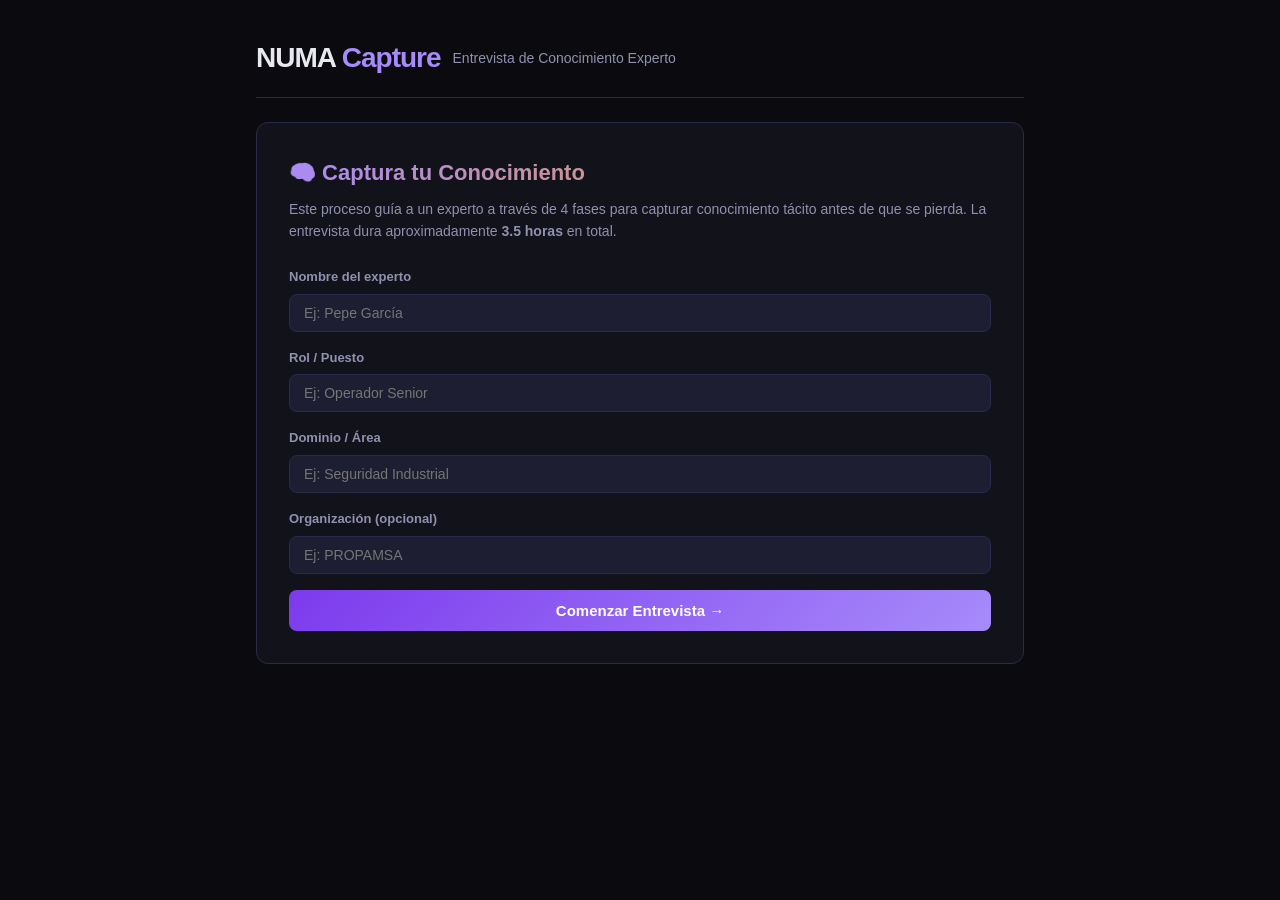
==== implementation/numa-capture-web/frontend/index.html @ 0f796543 "feat: NUMA Capture Web — self-service interview portal - FastAPI backend with SQLite session storage" ====
<!DOCTYPE html>
<html lang="es">
<head>
<meta charset="UTF-8">
<meta name="viewport" content="width=device-width, initial-scale=1.0">
<title>NUMA Capture — Entrevista de Conocimiento Experto</title>
<style>
  /* ─── Reset & Base ─────────────────────────────────── */
  *, *::before, *::after { box-sizing: border-box; margin: 0; padding: 0; }
  :root {
    --bg-primary: #0a0a0f;
    --bg-secondary: #12121a;
    --bg-card: #1a1a2e;
    --bg-input: #1e1e32;
    --border: #2a2a4a;
    --text-primary: #e8e8f0;
    --text-secondary: #9090b0;
    --text-muted: #606080;
    --accent: #7c3aed;
    --accent-light: #a78bfa;
    --accent-glow: rgba(124, 58, 237, 0.3);
    --green: #22c55e;
    --amber: #f59e0b;
    --red: #ef4444;
    --phase-a: #3b82f6;  /* blue */
    --phase-b: #f59e0b;  /* amber */
    --phase-c: #22c55e;  /* green */
    --phase-d: #a855f7;  /* purple */
    --font: 'Inter', -apple-system, BlinkMacSystemFont, 'Segoe UI', sans-serif;
    --radius: 12px;
    --radius-sm: 8px;
  }
  html { font-size: 16px; }
  body {
    font-family: var(--font);
    background: var(--bg-primary);
    color: var(--text-primary);
    min-height: 100vh;
    line-height: 1.6;
  }

  /* ─── Scrollbar ─────────────────────────────────────── */
  ::-webkit-scrollbar { width: 6px; }
  ::-webkit-scrollbar-track { background: transparent; }
  ::-webkit-scrollbar-thumb { background: var(--border); border-radius: 3px; }
  ::-webkit-scrollbar-thumb:hover { background: var(--text-muted); }

  /* ─── Layout ────────────────────────────────────────── */
  .app { max-width: 800px; margin: 0 auto; padding: 20px 16px; }

  /* ─── Header ─────────────────────────────────────────── */
  .header {
    display: flex; align-items: center; gap: 12px;
    padding: 16px 0; margin-bottom: 24px;
    border-bottom: 1px solid var(--border);
  }
  .header-logo { font-size: 28px; font-weight: 800; letter-spacing: -1px; }
  .header-logo span { color: var(--accent-light); }
  .header-sub { color: var(--text-secondary); font-size: 14px; }

  /* ─── Phase Progress ────────────────────────────────── */
  .phase-bar {
    display: flex; gap: 8px; margin-bottom: 24px;
    padding: 16px; background: var(--bg-secondary);
    border-radius: var(--radius); border: 1px solid var(--border);
  }
  .phase-step {
    flex: 1; text-align: center; position: relative;
    padding: 8px 4px; border-radius: var(--radius-sm);
    font-size: 12px; font-weight: 600;
    color: var(--text-muted); background: var(--bg-primary);
    transition: all 0.3s;
  }
  .phase-step .phase-num {
    display: block; font-size: 18px; margin-bottom: 2px;
  }
  .phase-step.active {
    color: var(--text-primary); background: var(--bg-card);
    box-shadow: 0 0 12px var(--accent-glow);
  }
  .phase-step.done {
    color: var(--green); background: rgba(34, 197, 94, 0.1);
  }
  .phase-step.done .phase-num:after { content: ' ✓'; }
  .phase-step .phase-color {
    display: block; height: 3px; border-radius: 2px;
    margin-top: 6px; transition: all 0.3s;
  }
  .phase-step.active .phase-color { box-shadow: 0 0 8px currentColor; }

  /* ─── Chat ───────────────────────────────────────────── */
  .chat-container {
    background: var(--bg-secondary); border-radius: var(--radius);
    border: 1px solid var(--border); min-height: 400px;
    display: flex; flex-direction: column;
  }
  .chat-messages {
    flex: 1; padding: 20px; overflow-y: auto;
    max-height: 500px;
  }
  .message {
    margin-bottom: 16px; padding: 12px 16px;
    border-radius: var(--radius-sm);
    max-width: 85%; animation: fadeIn 0.3s ease;
    line-height: 1.5;
  }
  @keyframes fadeIn { from { opacity: 0; transform: translateY(8px); } to { opacity: 1; transform: translateY(0); } }
  .message.assistant {
    background: var(--bg-card); border: 1px solid var(--border);
    margin-right: auto; align-self: flex-start;
  }
  .message.user {
    background: var(--accent); color: white;
    margin-left: auto; align-self: flex-end;
    border: 1px solid var(--accent-light);
  }
  .message.system {
    background: rgba(124, 58, 237, 0.1); border: 1px solid var(--accent);
    text-align: center; width: 100%; max-width: 100%;
    font-size: 13px; color: var(--text-secondary);
  }
  .message .msg-phase {
    font-size: 11px; font-weight: 600; text-transform: uppercase;
    margin-bottom: 4px; opacity: 0.7;
  }
  .message .msg-time {
    font-size: 11px; color: var(--text-muted);
    margin-top: 6px; text-align: right;
  }

  /* ─── Input Area ────────────────────────────────────── */
  .chat-input {
    display: flex; gap: 8px; padding: 16px 20px;
    border-top: 1px solid var(--border);
    background: var(--bg-primary);
    border-radius: 0 0 var(--radius) var(--radius);
  }
  .chat-input textarea {
    flex: 1; background: var(--bg-input); border: 1px solid var(--border);
    border-radius: var(--radius-sm); padding: 12px 16px;
    color: var(--text-primary); font-family: var(--font); font-size: 14px;
    resize: none; min-height: 48px; max-height: 120px;
    outline: none; transition: border-color 0.2s;
  }
  .chat-input textarea:focus { border-color: var(--accent); }
  .chat-input button {
    background: var(--accent); color: white; border: none;
    border-radius: var(--radius-sm); padding: 12px 24px;
    font-weight: 600; cursor: pointer; transition: all 0.2s;
    white-space: nowrap;
  }
  .chat-input button:hover { background: var(--accent-light); }
  .chat-input button:disabled { opacity: 0.4; cursor: not-allowed; }

  /* ─── Setup Screen ──────────────────────────────────── */
  .screen { display: none; }
  .screen.active { display: block; }

  .setup-form {
    background: var(--bg-secondary); border-radius: var(--radius);
    border: 1px solid var(--border); padding: 32px;
  }
  .setup-form h2 {
    font-size: 22px; margin-bottom: 8px;
    background: linear-gradient(135deg, var(--accent-light), var(--amber));
    -webkit-background-clip: text; -webkit-text-fill-color: transparent;
  }
  .setup-form p {
    color: var(--text-secondary); margin-bottom: 24px; font-size: 14px;
  }
  .form-group { margin-bottom: 16px; }
  .form-group label {
    display: block; font-size: 13px; font-weight: 600;
    color: var(--text-secondary); margin-bottom: 6px;
  }
  .form-group input {
    width: 100%; background: var(--bg-input); border: 1px solid var(--border);
    border-radius: var(--radius-sm); padding: 10px 14px;
    color: var(--text-primary); font-family: var(--font); font-size: 14px;
    outline: none; transition: border-color 0.2s;
  }
  .form-group input:focus { border-color: var(--accent); }
  .btn-primary {
    background: linear-gradient(135deg, var(--accent), var(--accent-light));
    color: white; border: none; border-radius: var(--radius-sm);
    padding: 12px 32px; font-weight: 600; font-size: 15px;
    cursor: pointer; transition: all 0.2s; width: 100%;
  }
  .btn-primary:hover { transform: translateY(-1px); box-shadow: 0 4px 20px var(--accent-glow); }

  /* ─── Completion ────────────────────────────────────── */
  .completion {
    text-align: center; padding: 48px 24px;
  }
  .completion h2 { font-size: 28px; margin-bottom: 12px; }
  .completion p { color: var(--text-secondary); margin-bottom: 16px; max-width: 500px; margin-left: auto; margin-right: auto; }
  .completion .stats {
    display: flex; gap: 24px; justify-content: center; margin: 24px 0;
  }
  .completion .stat {
    text-align: center; padding: 16px 24px;
    background: var(--bg-card); border-radius: var(--radius);
    border: 1px solid var(--border);
  }
  .completion .stat .num { font-size: 28px; font-weight: 800; color: var(--accent-light); }
  .completion .stat .label { font-size: 12px; color: var(--text-muted); }
  .btn-secondary {
    background: transparent; color: var(--text-primary);
    border: 1px solid var(--border); border-radius: var(--radius-sm);
    padding: 10px 20px; font-weight: 600; cursor: pointer;
    transition: all 0.2s;
  }
  .btn-secondary:hover { border-color: var(--accent); color: var(--accent-light); }

  /* ─── Loading ────────────────────────────────────────── */
  .typing-indicator {
    display: inline-flex; gap: 4px; padding: 4px 0;
    align-items: center;
  }
  .typing-indicator span {
    width: 8px; height: 8px; background: var(--text-muted);
    border-radius: 50%; animation: typing 1.4s infinite;
  }
  .typing-indicator span:nth-child(2) { animation-delay: 0.2s; }
  .typing-indicator span:nth-child(3) { animation-delay: 0.4s; }
  @keyframes typing { 0%, 60%, 100% { opacity: 0.3; transform: scale(0.8); } 30% { opacity: 1; transform: scale(1); } }

  /* ─── Responsive ─────────────────────────────────────── */
  @media (max-width: 600px) {
    .app { padding: 12px 8px; }
    .message { max-width: 95%; }
    .phase-bar { flex-wrap: wrap; }
    .phase-step { min-width: 80px; }
    .completion .stats { flex-direction: column; align-items: center; }
  }
</style>
</head>
<body>

<div class="app" id="app">

  <!-- Header -->
  <header class="header">
    <div class="header-logo">NUMA <span>Capture</span></div>
    <div class="header-sub">Entrevista de Conocimiento Experto</div>
  </header>

  <!-- Setup Screen -->
  <div class="screen active" id="screen-setup">
    <div class="setup-form">
      <h2>🧠 Captura tu Conocimiento</h2>
      <p>Este proceso guía a un experto a través de 4 fases para capturar conocimiento tácito antes de que se pierda. La entrevista dura aproximadamente <strong>3.5 horas</strong> en total.</p>

      <div class="form-group">
        <label>Nombre del experto</label>
        <input type="text" id="input-name" placeholder="Ej: Pepe García">
      </div>
      <div class="form-group">
        <label>Rol / Puesto</label>
        <input type="text" id="input-role" placeholder="Ej: Operador Senior">
      </div>
      <div class="form-group">
        <label>Dominio / Área</label>
        <input type="text" id="input-domain" placeholder="Ej: Seguridad Industrial">
      </div>
      <div class="form-group">
        <label>Organización (opcional)</label>
        <input type="text" id="input-org" placeholder="Ej: PROPAMSA">
      </div>

      <button class="btn-primary" onclick="startSession()">Comenzar Entrevista →</button>
    </div>
  </div>

  <!-- Interview Screen -->
  <div class="screen" id="screen-interview">
    <!-- Phase Progress -->
    <div class="phase-bar" id="phase-bar">
      <div class="phase-step" data-phase="A">
        <span class="phase-num">A</span>
        Role Mapping
        <span class="phase-color" style="background:var(--phase-a)"></span>
      </div>
      <div class="phase-step" data-phase="B">
        <span class="phase-num">B</span>
        Incidentes
        <span class="phase-color" style="background:var(--phase-b)"></span>
      </div>
      <div class="phase-step" data-phase="C">
        <span class="phase-num">C</span>
        Verificación
        <span class="phase-color" style="background:var(--phase-c)"></span>
      </div>
      <div class="phase-step" data-phase="D">
        <span class="phase-num">D</span>
        Lo No Escrito
        <span class="phase-color" style="background:var(--phase-d)"></span>
      </div>
    </div>

    <!-- Chat -->
    <div class="chat-container">
      <div class="chat-messages" id="chat-messages"></div>
      <div class="chat-input" id="chat-input-area">
        <textarea id="chat-input" placeholder="Escribe tu respuesta aquí..." rows="1"
          oninput="autoResize(this)" onkeydown="handleKey(event)"></textarea>
        <button id="chat-send" onclick="sendAnswer()">Enviar</button>
      </div>
    </div>
  </div>

  <!-- Completion Screen -->
  <div class="screen" id="screen-completion">
    <div class="completion">
      <div style="font-size: 64px; margin-bottom: 16px;">🏛️</div>
      <h2>Entrevista Completada</h2>
      <p>Todo el conocimiento capturado se ha guardado. Ahora forma parte del legado de tu organización.</p>
      <div class="stats">
        <div class="stat">
          <div class="num" id="stat-phases">4</div>
          <div class="label">Fases</div>
        </div>
        <div class="stat">
          <div class="num" id="stat-items">0</div>
          <div class="label">Items de conocimiento</div>
        </div>
        <div class="stat">
          <div class="num" id="stat-duration">~3.5h</div>
          <div class="label">Duración</div>
        </div>
      </div>
      <div style="display:flex; gap:12px; justify-content:center; flex-wrap:wrap;">
        <button class="btn-secondary" onclick="exportSession()">📥 Exportar JSON</button>
        <button class="btn-primary" onclick="resetSession()">Nueva Entrevista</button>
      </div>
    </div>
  </div>

</div>

<script>
  // ─── Config ─────────────────────────────────────────────
  const API = '';  // Same origin, reverse proxy handles it
  let sessionId = null;
  let isLoading = false;

  // ─── Auto-resize textarea ─────────────────────────────
  function autoResize(el) {
    el.style.height = 'auto';
    el.style.height = Math.min(el.scrollHeight, 120) + 'px';
  }

  function handleKey(e) {
    if (e.key === 'Enter' && !e.shiftKey) {
      e.preventDefault();
      sendAnswer();
    }
  }

  // ─── Phase colors ─────────────────────────────────────
  const phaseColors = { A: '#3b82f6', B: '#f59e0b', C: '#22c55e', D: '#a855f7' };
  const phaseNames = { A: 'Role Mapping', B: 'Incidentes Críticos', C: 'Verificación Inversa', D: 'Lo No Escrito' };

  // ─── Create session ───────────────────────────────────
  async function startSession() {
    const name = document.getElementById('input-name').value.trim() || 'Experto';
    const role = document.getElementById('input-role').value.trim() || 'Senior';
    const domain = document.getElementById('input-domain').value.trim() || 'General';
    const org = document.getElementById('input-org').value.trim();

    try {
      const res = await fetch(`${API}/api/sessions`, {
        method: 'POST',
        headers: { 'Content-Type': 'application/json' },
        body: JSON.stringify({
          expert_name: name,
          expert_role: role,
          domain: domain,
          organization: org,
        }),
      });
      const data = await res.json();
      sessionId = data.id;

      // Start interview
      await startInterview();
    } catch (e) {
      alert('Error al crear la sesión: ' + e.message);
    }
  }

  async function startInterview() {
    try {
      const res = await fetch(`${API}/api/sessions/${sessionId}/start`, {
        method: 'POST',
        headers: { 'Content-Type': 'application/json' },
        body: '{}',
      });
      const data = await res.json();
      switchScreen('interview');
      renderMessages(data.messages || []);
      updatePhaseBar(data.current_phase, data);
      enableInput(true);
    } catch (e) {
      alert('Error al iniciar: ' + e.message);
    }
  }

  // ─── Send answer ──────────────────────────────────────
  async function sendAnswer() {
    const input = document.getElementById('chat-input');
    const text = input.value.trim();
    if (!text || isLoading) return;

    // Show user message immediately
    addMessage({ role: 'user', content: text, phase: '' });
    input.value = '';
    input.style.height = 'auto';
    enableInput(false);
    showTyping();

    try {
      const res = await fetch(`${API}/api/sessions/${sessionId}/answer`, {
        method: 'POST',
        headers: { 'Content-Type': 'application/json' },
        body: JSON.stringify({ answer: text }),
      });
      const data = await res.json();
      removeTyping();

      if (data.status === 'completed') {
        showCompletion(data);
        return;
      }

      // Show assistant response (last message)
      const msgs = data.messages || [];
      const lastMsg = msgs[msgs.length - 1];
      if (lastMsg && lastMsg.role === 'assistant') {
        addMessage(lastMsg);
      }

      // Check for phase transition
      updatePhaseBar(data.current_phase, data);
      enableInput(true);
    } catch (e) {
      removeTyping();
      addMessage({ role: 'assistant', content: '⚠️ Error de conexión. Intenta de nuevo.', phase: '' });
      enableInput(true);
    }
  }

  // ─── Render messages ──────────────────────────────────
  function renderMessages(messages) {
    const container = document.getElementById('chat-messages');
    container.innerHTML = '';
    messages.forEach(m => {
      if (m.role === 'assistant') container.appendChild(createMessageEl(m));
    });
    scrollToBottom();
  }

  function addMessage(msg) {
    const container = document.getElementById('chat-messages');
    container.appendChild(createMessageEl(msg));
    scrollToBottom();
  }

  function createMessageEl(msg) {
    const el = document.createElement('div');
    el.className = `message ${msg.role}`;

    let html = '';
    if (msg.phase) {
      const color = phaseColors[msg.phase] || '#7c3aed';
      html += `<div class="msg-phase" style="color:${color}">Fase ${msg.phase} · ${phaseNames[msg.phase] || ''}</div>`;
    }
    // Render markdown-like content
    html += `<div class="msg-content">${renderContent(msg.content)}</div>`;
    el.innerHTML = html;
    return el;
  }

  function renderContent(text) {
    if (!text) return '';
    // Escape HTML first
    let s = text
      .replace(/&/g, '&amp;').replace(/</g, '&lt;').replace(/>/g, '&gt;')
      // Bold
      .replace(/\*\*(.*?)\*\*/g, '<strong>$1</strong>')
      // Italic
      .replace(/\*(.*?)\*/g, '<em>$1</em>')
      // Code blocks
      .replace(/```(\w*)\n([\s\S]*?)```/g, '<pre><code>$2</code></pre>')
      // Inline code
      .replace(/`([^`]+)`/g, '<code>$1</code>')
      // New lines
      .replace(/\n/g, '<br>');
    return s;
  }

  function showTyping() {
    const container = document.getElementById('chat-messages');
    const el = document.createElement('div');
    el.className = 'message assistant';
    el.id = 'typing-indicator';
    el.innerHTML = '<div class="typing-indicator"><span></span><span></span><span></span></div>';
    container.appendChild(el);
    scrollToBottom();
  }

  function removeTyping() {
    const el = document.getElementById('typing-indicator');
    if (el) el.remove();
  }

  function scrollToBottom() {
    const container = document.getElementById('chat-messages');
    container.scrollTop = container.scrollHeight;
  }

  // ─── Phase progress ───────────────────────────────────
  function updatePhaseBar(currentPhase, data) {
    document.querySelectorAll('.phase-step').forEach(el => {
      const phase = el.dataset.phase;
      el.classList.remove('active', 'done');

      const phaseOrder = ['A', 'B', 'C', 'D'];
      const currentIdx = phaseOrder.indexOf(currentPhase);
      const thisIdx = phaseOrder.indexOf(phase);

      if (thisIdx < currentIdx) {
        el.classList.add('done');
      } else if (phase === currentPhase && data.status !== 'completed') {
        el.classList.add('active');
      }
    });
  }

  // ─── Switch screens ───────────────────────────────────
  function switchScreen(name) {
    document.querySelectorAll('.screen').forEach(el => el.classList.remove('active'));
    document.getElementById(`screen-${name}`).classList.add('active');
  }

  function enableInput(enabled) {
    isLoading = !enabled;
    document.getElementById('chat-input').disabled = !enabled;
    document.getElementById('chat-send').disabled = !enabled;
    if (enabled) document.getElementById('chat-input').focus();
  }

  // ─── Completion ────────────────────────────────────────
  async function showCompletion(data) {
    switchScreen('completion');
    document.getElementById('stat-items').textContent = (data.knowledge_items || []).length;

    // Fetch export for stats
    try {
      const res = await fetch(`${API}/api/sessions/${sessionId}/export`);
      const exportData = await res.json();
      document.getElementById('stat-items').textContent = (exportData.knowledge_items || []).length;
    } catch (e) {}
  }

  async function exportSession() {
    try {
      const res = await fetch(`${API}/api/sessions/${sessionId}/export`);
      const data = await res.json();
      const blob = new Blob([JSON.stringify(data, null, 2)], { type: 'application/json' });
      const url = URL.createObjectURL(blob);
      const a = document.createElement('a');
      a.href = url;
      a.download = `numa-capture-${sessionId.slice(0, 8)}.json`;
      a.click();
      URL.revokeObjectURL(url);
    } catch (e) {
      alert('Error al exportar: ' + e.message);
    }
  }

  function resetSession() {
    sessionId = null;
    document.getElementById('chat-messages').innerHTML = '';
    switchScreen('setup');
    document.getElementById('input-name').value = '';
    document.getElementById('input-role').value = '';
    document.getElementById('input-domain').value = '';
    document.getElementById('input-org').value = '';
  }
</script>

</body>
</html>
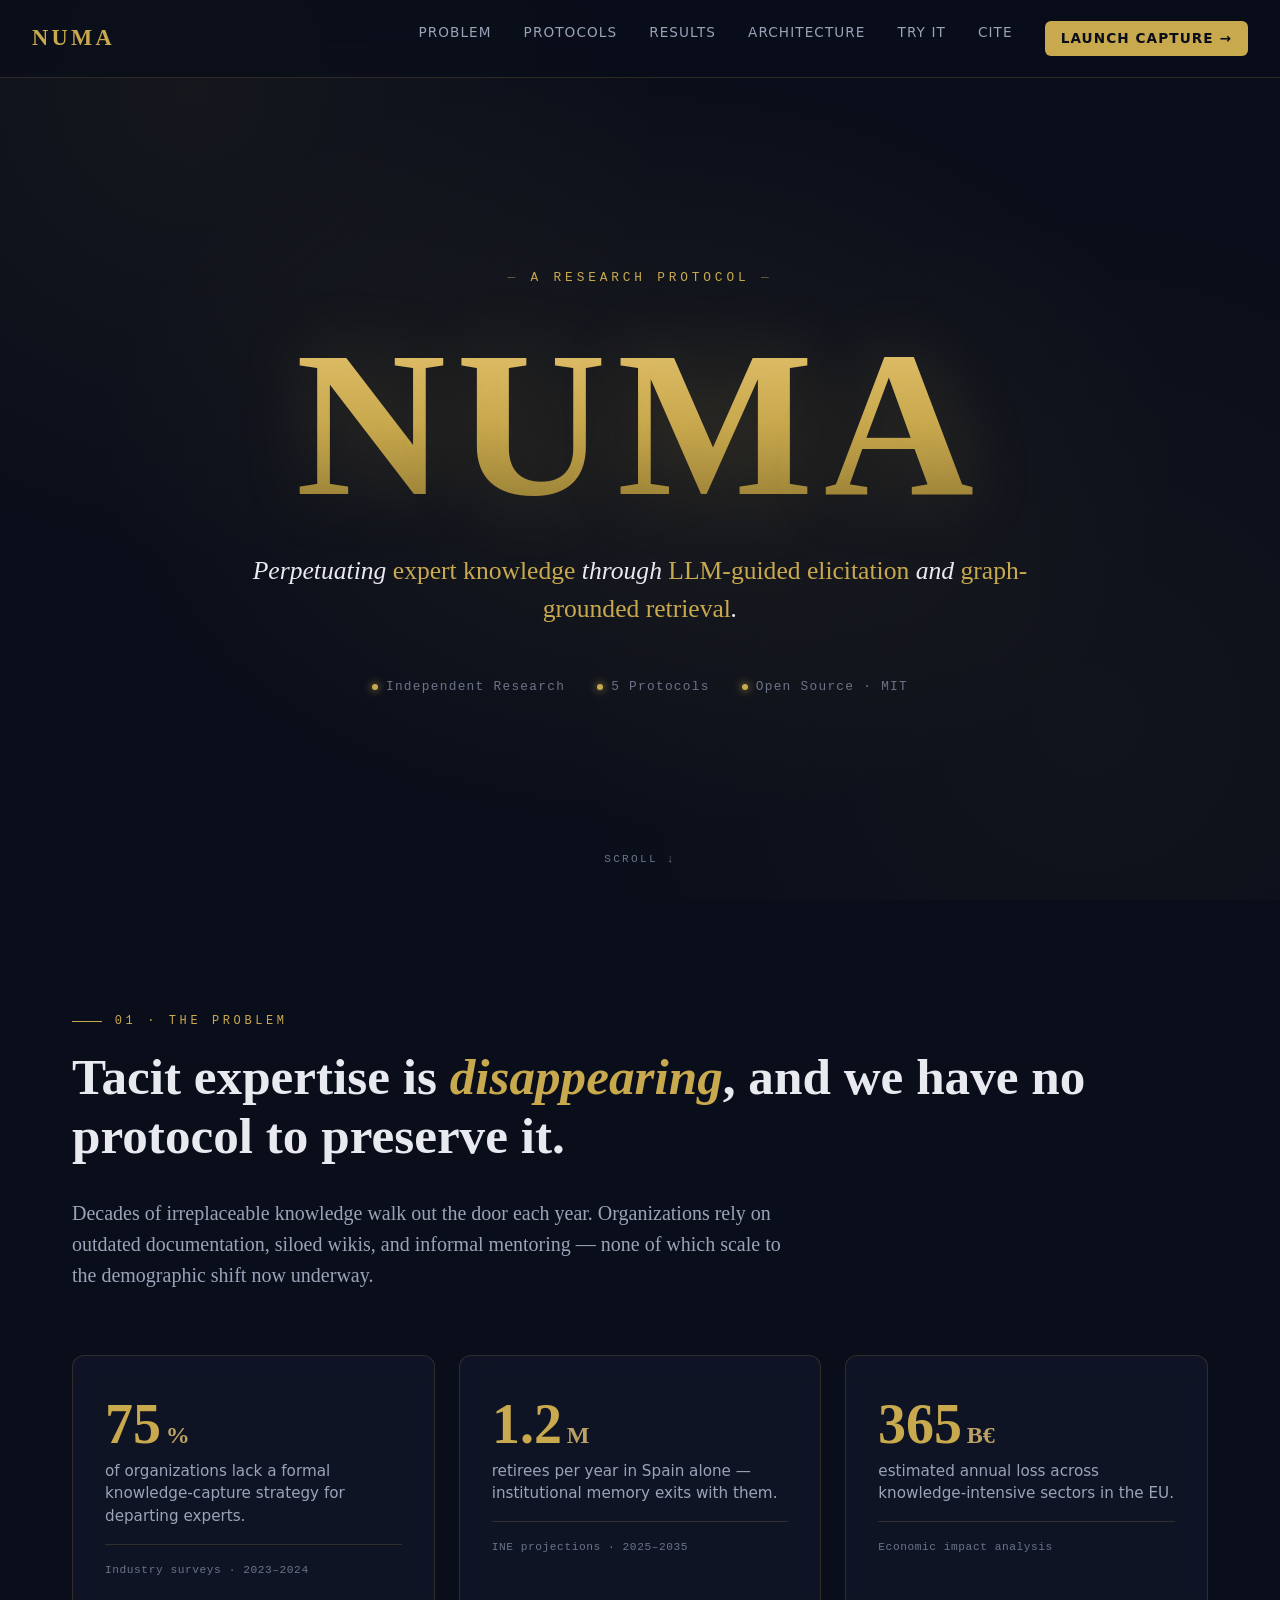
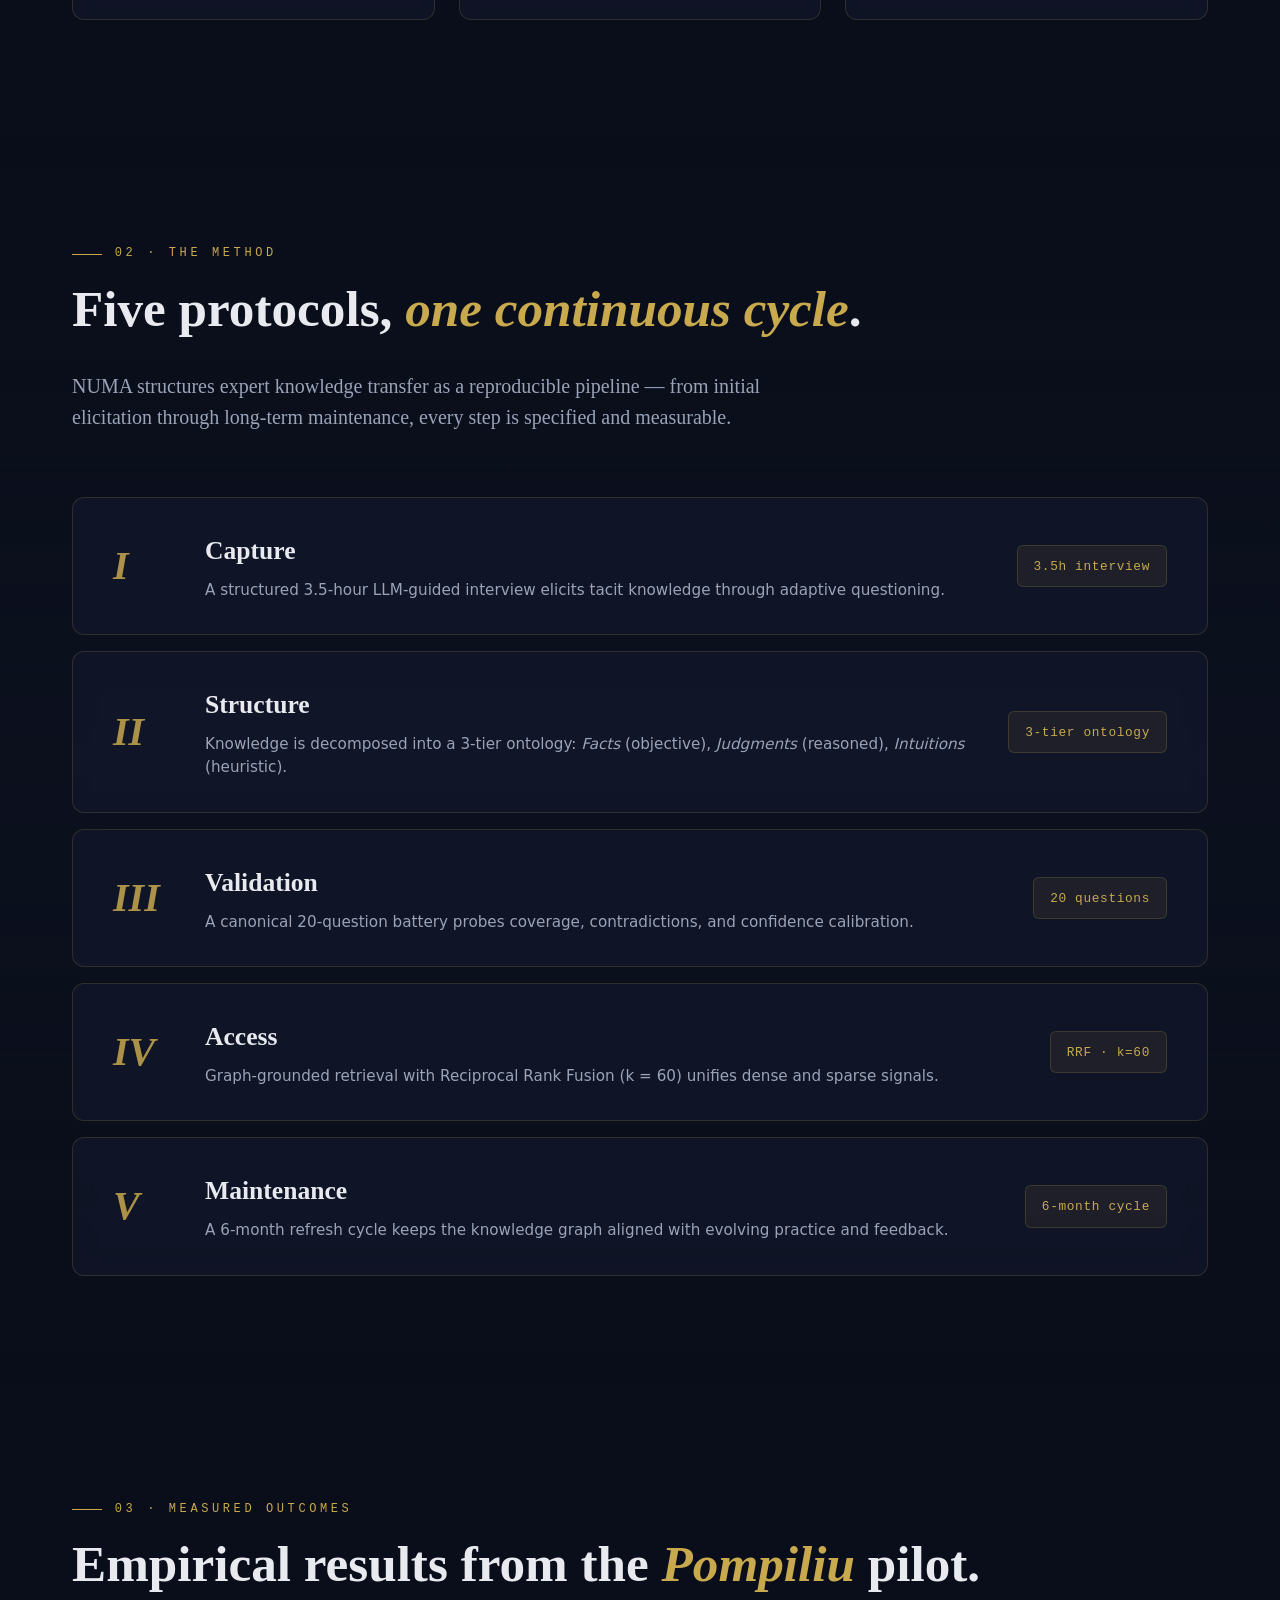
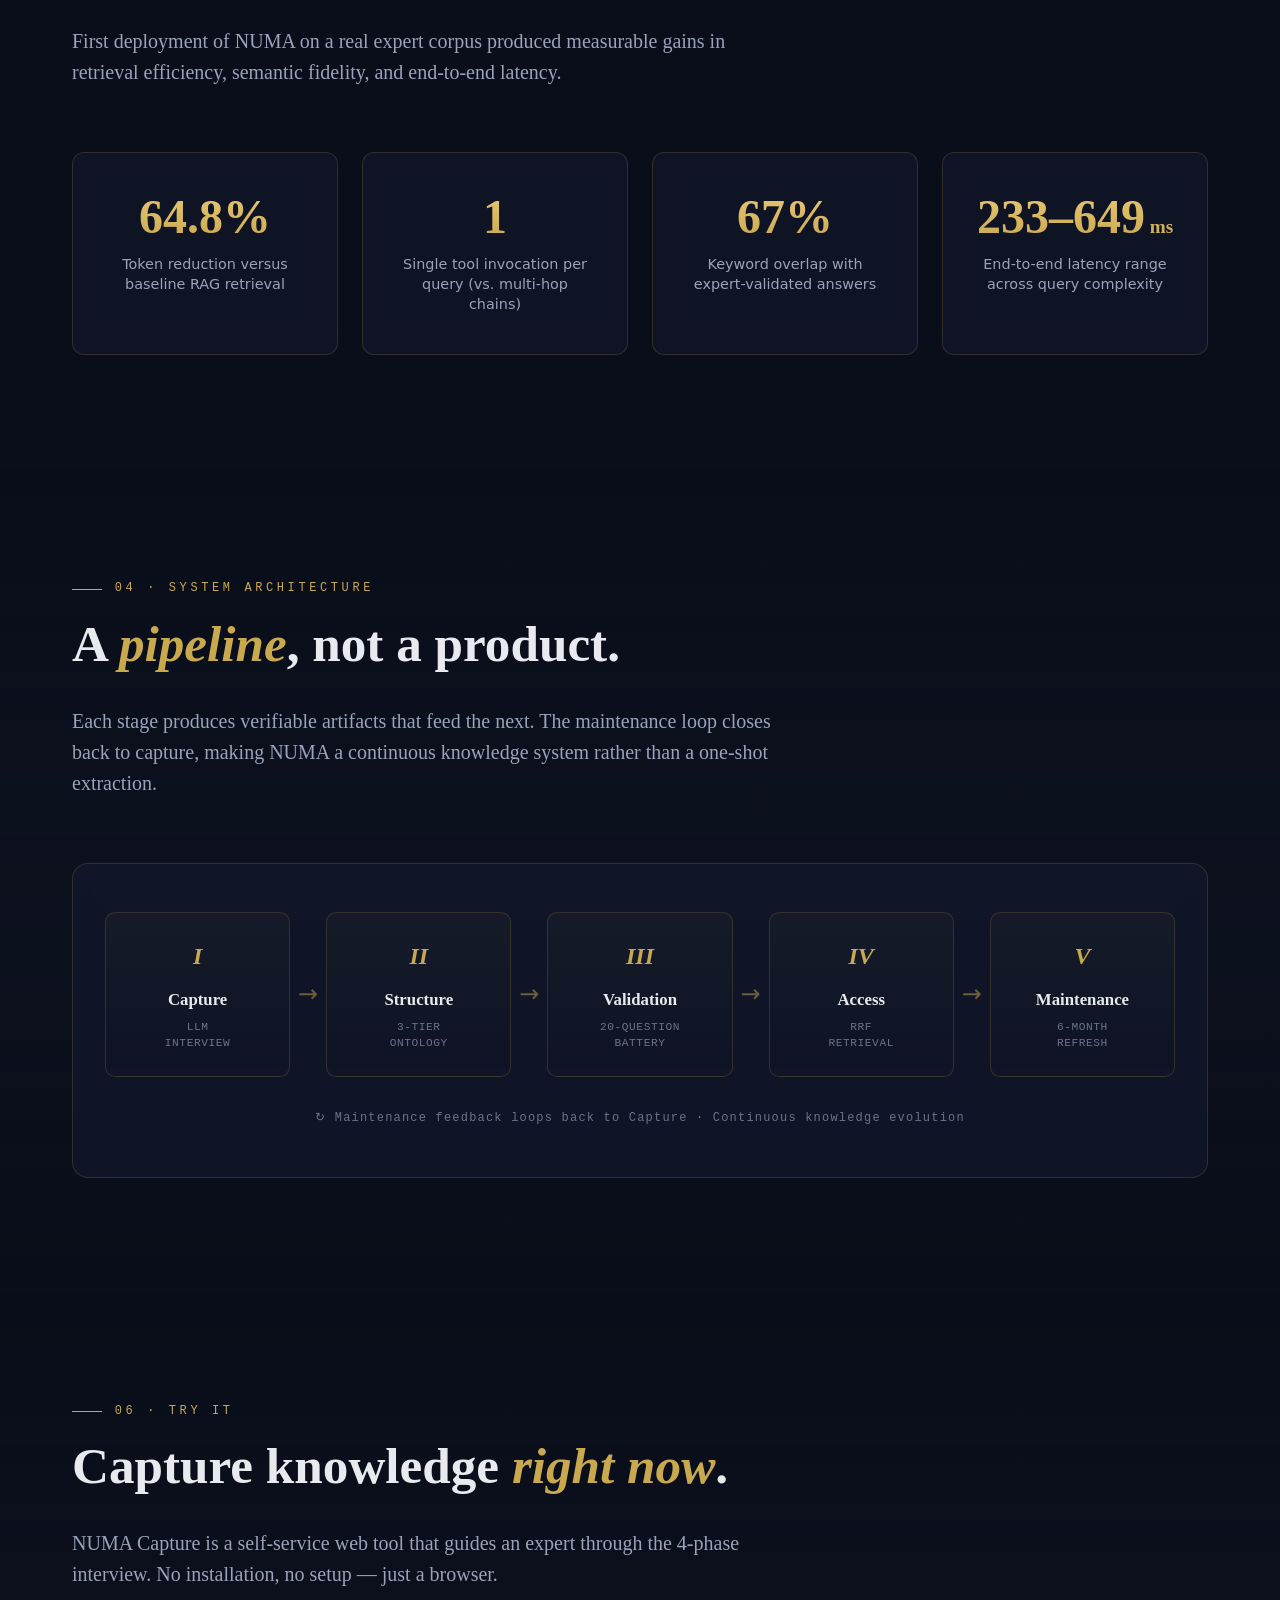
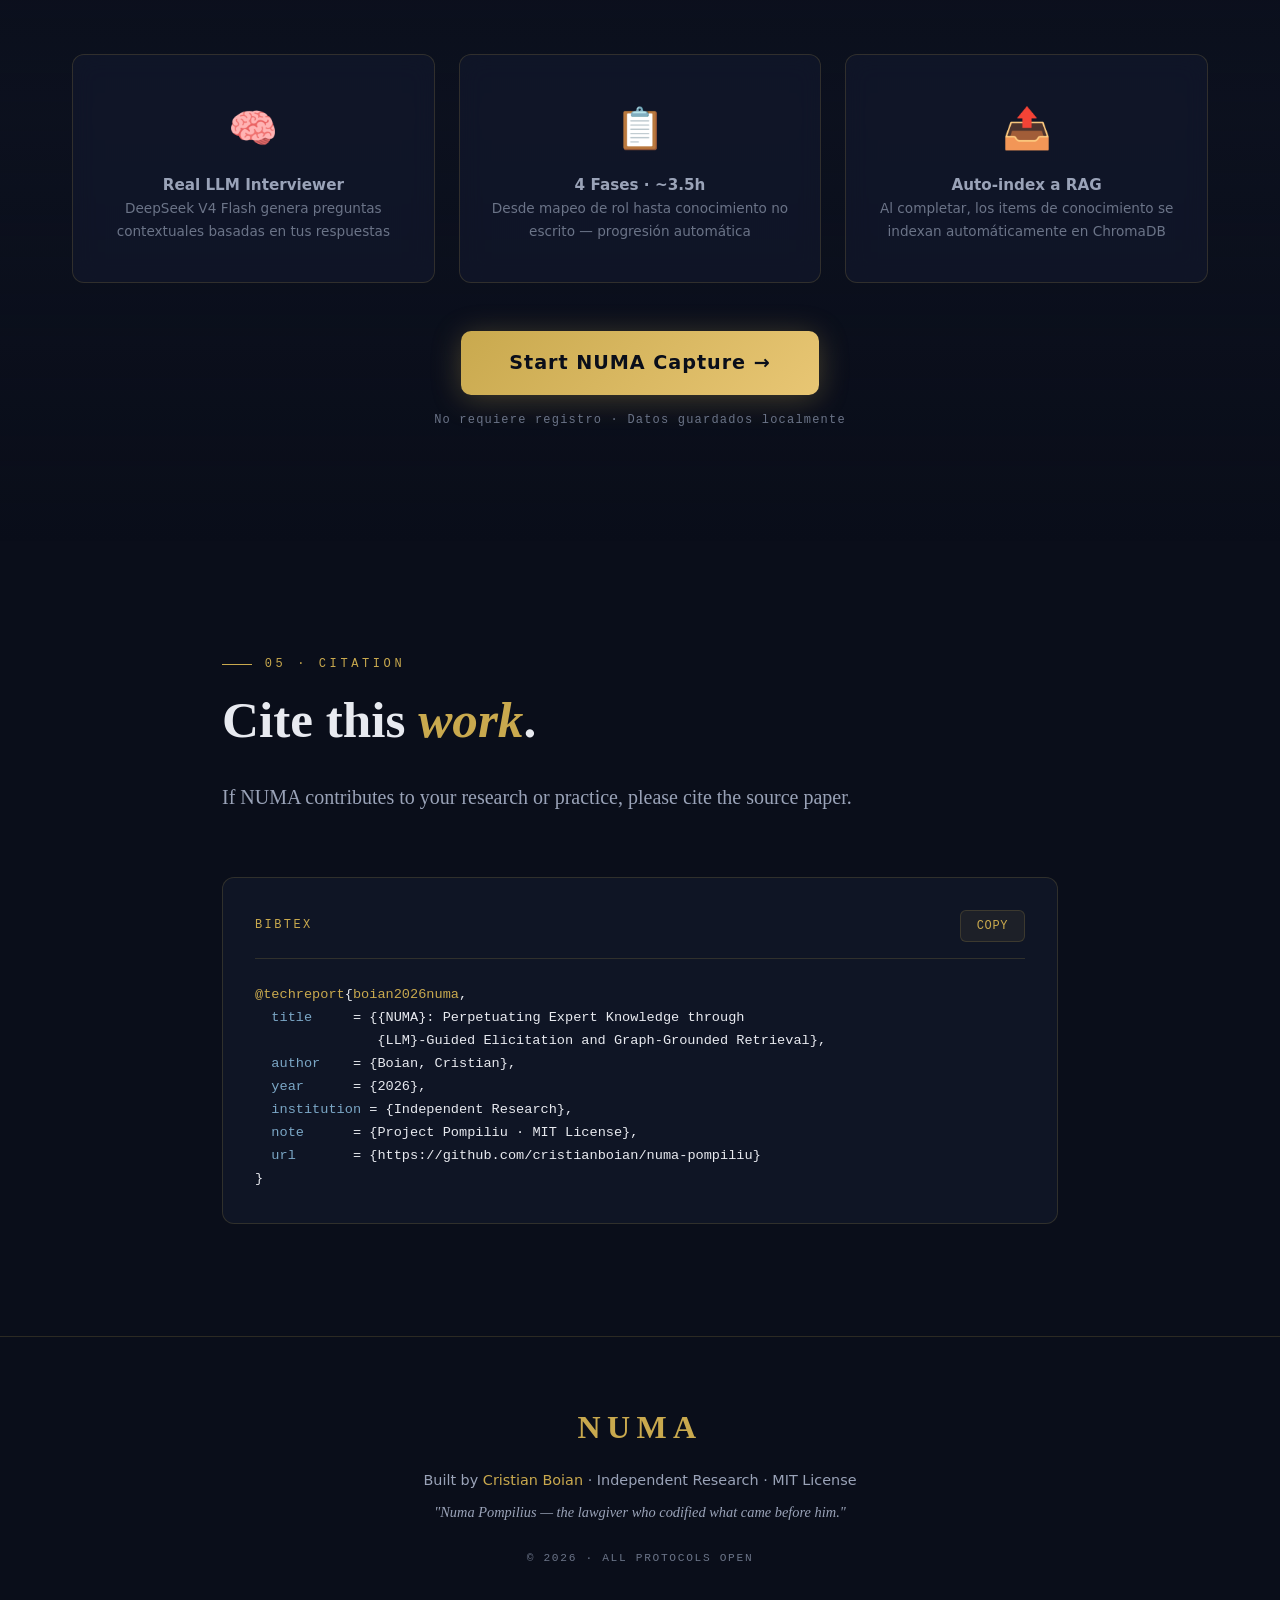
==== commit 55fb6334: "feat: integrate NUMA Capture Web into landing page - Landing page now served from same FastAPI backe" ====
--- a/implementation/numa-capture-web/frontend/index.html
+++ b/implementation/numa-capture-web/frontend/index.html
@@ -1,592 +1,974 @@
 <!DOCTYPE html>
-<html lang="es">
+<html lang="en">
 <head>
 <meta charset="UTF-8">
 <meta name="viewport" content="width=device-width, initial-scale=1.0">
-<title>NUMA Capture — Entrevista de Conocimiento Experto</title>
+<title>NUMA — Perpetuating Expert Knowledge</title>
+<meta name="description" content="NUMA: Perpetuating Expert Knowledge through LLM-Guided Elicitation and Graph-Grounded Retrieval.">
+<link rel="icon" href="data:image/svg+xml,%3Csvg xmlns='http://www.w3.org/2000/svg' viewBox='0 0 64 64'%3E%3Crect width='64' height='64' rx='12' fill='%230A0E1A'/%3E%3Ctext x='50%25' y='54%25' text-anchor='middle' font-family='Georgia,serif' font-size='34' font-weight='700' fill='%23C9A94E' dominant-baseline='middle'%3EN%3C/text%3E%3C/svg%3E">
 <style>
-  /* ─── Reset & Base ─────────────────────────────────── */
-  *, *::before, *::after { box-sizing: border-box; margin: 0; padding: 0; }
   :root {
-    --bg-primary: #0a0a0f;
-    --bg-secondary: #12121a;
-    --bg-card: #1a1a2e;
-    --bg-input: #1e1e32;
-    --border: #2a2a4a;
-    --text-primary: #e8e8f0;
-    --text-secondary: #9090b0;
-    --text-muted: #606080;
-    --accent: #7c3aed;
-    --accent-light: #a78bfa;
-    --accent-glow: rgba(124, 58, 237, 0.3);
-    --green: #22c55e;
-    --amber: #f59e0b;
-    --red: #ef4444;
-    --phase-a: #3b82f6;  /* blue */
-    --phase-b: #f59e0b;  /* amber */
-    --phase-c: #22c55e;  /* green */
-    --phase-d: #a855f7;  /* purple */
-    --font: 'Inter', -apple-system, BlinkMacSystemFont, 'Segoe UI', sans-serif;
-    --radius: 12px;
-    --radius-sm: 8px;
-  }
-  html { font-size: 16px; }
+    --bg: #0A0E1A;
+    --bg-elevated: #0F1525;
+    --bg-card: rgba(20, 27, 48, 0.55);
+    --border: rgba(201, 169, 78, 0.18);
+    --border-strong: rgba(201, 169, 78, 0.45);
+    --gold: #C9A94E;
+    --gold-bright: #E8C674;
+    --gold-soft: rgba(201, 169, 78, 0.08);
+    --text: #E8EAF0;
+    --text-muted: #9AA3B8;
+    --text-dim: #6B7488;
+    --serif: 'Cormorant Garamond', 'Playfair Display', Georgia, 'Times New Roman', serif;
+    --sans: 'Inter', -apple-system, BlinkMacSystemFont, 'Segoe UI', system-ui, sans-serif;
+    --mono: 'JetBrains Mono', 'SF Mono', Menlo, Consolas, monospace;
+  }
+
+  * { box-sizing: border-box; margin: 0; padding: 0; }
+
+  html { scroll-behavior: smooth; }
+
   body {
-    font-family: var(--font);
-    background: var(--bg-primary);
-    color: var(--text-primary);
+    background: var(--bg);
+    color: var(--text);
+    font-family: var(--sans);
+    line-height: 1.65;
+    font-size: 16px;
+    overflow-x: hidden;
+    background-image:
+      radial-gradient(circle at 15% 10%, rgba(201, 169, 78, 0.06) 0%, transparent 35%),
+      radial-gradient(circle at 85% 80%, rgba(201, 169, 78, 0.04) 0%, transparent 40%);
+    background-attachment: fixed;
+  }
+
+  ::selection { background: var(--gold); color: var(--bg); }
+
+  /* Navigation */
+  nav {
+    position: fixed;
+    top: 0; left: 0; right: 0;
+    z-index: 100;
+    padding: 1.25rem 2rem;
+    background: rgba(10, 14, 26, 0.75);
+    backdrop-filter: blur(20px);
+    -webkit-backdrop-filter: blur(20px);
+    border-bottom: 1px solid var(--border);
+    display: flex;
+    justify-content: space-between;
+    align-items: center;
+    transition: padding 0.3s ease;
+  }
+
+  nav.scrolled { padding: 0.85rem 2rem; }
+
+  .nav-logo {
+    font-family: var(--serif);
+    font-size: 1.4rem;
+    font-weight: 700;
+    color: var(--gold);
+    letter-spacing: 0.15em;
+  }
+
+  .nav-links { display: flex; gap: 2rem; }
+  .nav-links a {
+    color: var(--text-muted);
+    text-decoration: none;
+    font-size: 0.85rem;
+    letter-spacing: 0.08em;
+    text-transform: uppercase;
+    transition: color 0.25s ease;
+  }
+  .nav-links a:hover { color: var(--gold); }
+  .nav-cta {
+    background: var(--gold);
+    color: var(--bg) !important;
+    padding: 0.4rem 1rem;
+    border-radius: 6px;
+    font-weight: 600;
+  }
+  .nav-cta:hover { background: var(--gold-bright) !important; color: var(--bg) !important; }
+
+  /* Container */
+  .container {
+    max-width: 1200px;
+    margin: 0 auto;
+    padding: 0 2rem;
+  }
+
+  /* Hero */
+  .hero {
     min-height: 100vh;
-    line-height: 1.6;
-  }
-
-  /* ─── Scrollbar ─────────────────────────────────────── */
-  ::-webkit-scrollbar { width: 6px; }
-  ::-webkit-scrollbar-track { background: transparent; }
-  ::-webkit-scrollbar-thumb { background: var(--border); border-radius: 3px; }
-  ::-webkit-scrollbar-thumb:hover { background: var(--text-muted); }
-
-  /* ─── Layout ────────────────────────────────────────── */
-  .app { max-width: 800px; margin: 0 auto; padding: 20px 16px; }
-
-  /* ─── Header ─────────────────────────────────────────── */
-  .header {
-    display: flex; align-items: center; gap: 12px;
-    padding: 16px 0; margin-bottom: 24px;
+    display: flex;
+    flex-direction: column;
+    justify-content: center;
+    align-items: center;
+    text-align: center;
+    position: relative;
+    padding: 8rem 2rem 4rem;
+  }
+
+  .hero::before {
+    content: '';
+    position: absolute;
+    inset: 0;
+    background:
+      radial-gradient(ellipse at center, rgba(201, 169, 78, 0.08) 0%, transparent 60%);
+    pointer-events: none;
+  }
+
+  .hero-eyebrow {
+    font-family: var(--mono);
+    font-size: 0.8rem;
+    color: var(--gold);
+    letter-spacing: 0.3em;
+    text-transform: uppercase;
+    margin-bottom: 2rem;
+    opacity: 0;
+    animation: fadeUp 0.9s ease 0.1s forwards;
+  }
+
+  .hero-eyebrow::before, .hero-eyebrow::after {
+    content: '— ';
+    color: var(--gold);
+    opacity: 0.5;
+  }
+  .hero-eyebrow::after { content: ' —'; }
+
+  .hero-logo {
+    font-family: var(--serif);
+    font-size: clamp(5rem, 18vw, 13rem);
+    font-weight: 700;
+    letter-spacing: 0.05em;
+    line-height: 1;
+    background: linear-gradient(180deg, var(--gold-bright) 0%, var(--gold) 50%, #8B7530 100%);
+    -webkit-background-clip: text;
+    background-clip: text;
+    -webkit-text-fill-color: transparent;
+    margin-bottom: 1.5rem;
+    opacity: 0;
+    animation: fadeUp 1s ease 0.3s forwards;
+    text-shadow: 0 0 80px rgba(201, 169, 78, 0.2);
+  }
+
+  .hero-subtitle {
+    font-family: var(--serif);
+    font-size: clamp(1.1rem, 2.3vw, 1.6rem);
+    font-weight: 400;
+    font-style: italic;
+    color: var(--text);
+    max-width: 780px;
+    line-height: 1.5;
+    margin-bottom: 3rem;
+    opacity: 0;
+    animation: fadeUp 1s ease 0.5s forwards;
+  }
+
+  .hero-subtitle .keyword { color: var(--gold); font-style: normal; font-weight: 500; }
+
+  .hero-meta {
+    display: flex;
+    gap: 2rem;
+    flex-wrap: wrap;
+    justify-content: center;
+    font-family: var(--mono);
+    font-size: 0.8rem;
+    color: var(--text-dim);
+    letter-spacing: 0.1em;
+    opacity: 0;
+    animation: fadeUp 1s ease 0.7s forwards;
+  }
+
+  .hero-meta span { display: flex; align-items: center; gap: 0.5rem; }
+  .hero-meta .dot {
+    width: 6px; height: 6px; border-radius: 50%;
+    background: var(--gold);
+    box-shadow: 0 0 8px var(--gold);
+  }
+
+  .scroll-hint {
+    position: absolute;
+    bottom: 2rem;
+    left: 50%;
+    transform: translateX(-50%);
+    color: var(--text-dim);
+    font-family: var(--mono);
+    font-size: 0.7rem;
+    letter-spacing: 0.2em;
+    opacity: 0;
+    animation: fadeIn 1s ease 1.5s forwards, bounce 2s ease-in-out 2s infinite;
+  }
+
+  /* Section base */
+  section {
+    padding: 7rem 0;
+    position: relative;
+  }
+
+  .section-eyebrow {
+    font-family: var(--mono);
+    font-size: 0.75rem;
+    color: var(--gold);
+    letter-spacing: 0.3em;
+    text-transform: uppercase;
+    margin-bottom: 1rem;
+    display: flex;
+    align-items: center;
+    gap: 0.8rem;
+  }
+
+  .section-eyebrow::before {
+    content: '';
+    width: 30px;
+    height: 1px;
+    background: var(--gold);
+  }
+
+  .section-title {
+    font-family: var(--serif);
+    font-size: clamp(2rem, 4.5vw, 3.2rem);
+    font-weight: 600;
+    line-height: 1.15;
+    margin-bottom: 2rem;
+    color: var(--text);
+  }
+
+  .section-title em { color: var(--gold); font-style: italic; }
+
+  .section-lead {
+    font-family: var(--serif);
+    font-size: 1.25rem;
+    color: var(--text-muted);
+    max-width: 720px;
+    line-height: 1.55;
+    margin-bottom: 4rem;
+  }
+
+  /* Problem section */
+  .problem-grid {
+    display: grid;
+    grid-template-columns: repeat(auto-fit, minmax(280px, 1fr));
+    gap: 1.5rem;
+    margin-top: 3rem;
+  }
+
+  .stat-card {
+    background: var(--bg-card);
+    border: 1px solid var(--border);
+    border-radius: 12px;
+    padding: 2.5rem 2rem;
+    backdrop-filter: blur(12px);
+    -webkit-backdrop-filter: blur(12px);
+    transition: all 0.35s ease;
+    position: relative;
+    overflow: hidden;
+  }
+
+  .stat-card::before {
+    content: '';
+    position: absolute;
+    top: 0; left: 0; right: 0;
+    height: 2px;
+    background: linear-gradient(90deg, transparent, var(--gold), transparent);
+    opacity: 0;
+    transition: opacity 0.3s;
+  }
+
+  .stat-card:hover {
+    transform: translateY(-4px);
+    border-color: var(--border-strong);
+    background: rgba(20, 27, 48, 0.75);
+  }
+  .stat-card:hover::before { opacity: 1; }
+
+  .stat-number {
+    font-family: var(--serif);
+    font-size: 3.5rem;
+    font-weight: 700;
+    color: var(--gold);
+    line-height: 1;
+    margin-bottom: 0.5rem;
+    display: flex;
+    align-items: baseline;
+    gap: 0.3rem;
+  }
+  .stat-number .unit {
+    font-size: 1.5rem;
+    color: var(--gold-bright);
+    opacity: 0.8;
+  }
+
+  .stat-label {
+    font-size: 0.95rem;
+    color: var(--text-muted);
+    line-height: 1.5;
+  }
+
+  .stat-source {
+    margin-top: 1rem;
+    padding-top: 1rem;
+    border-top: 1px solid var(--border);
+    font-family: var(--mono);
+    font-size: 0.7rem;
+    color: var(--text-dim);
+    letter-spacing: 0.05em;
+  }
+
+  /* Protocols */
+  .protocols-section {
+    background: linear-gradient(180deg, transparent, rgba(15, 21, 37, 0.4), transparent);
+  }
+
+  .protocol-list {
+    display: flex;
+    flex-direction: column;
+    gap: 1rem;
+    margin-top: 3rem;
+  }
+
+  .protocol {
+    background: var(--bg-card);
+    border: 1px solid var(--border);
+    border-radius: 12px;
+    padding: 2rem 2.5rem;
+    backdrop-filter: blur(10px);
+    -webkit-backdrop-filter: blur(10px);
+    display: grid;
+    grid-template-columns: auto 1fr auto;
+    gap: 2rem;
+    align-items: center;
+    transition: all 0.35s ease;
+    cursor: default;
+  }
+
+  .protocol:hover {
+    border-color: var(--border-strong);
+    transform: translateX(4px);
+    background: rgba(20, 27, 48, 0.75);
+  }
+
+  .protocol-num {
+    font-family: var(--serif);
+    font-size: 2.5rem;
+    font-weight: 700;
+    color: var(--gold);
+    font-style: italic;
+    min-width: 60px;
+    line-height: 1;
+    opacity: 0.85;
+  }
+
+  .protocol-content h3 {
+    font-family: var(--serif);
+    font-size: 1.6rem;
+    font-weight: 600;
+    color: var(--text);
+    margin-bottom: 0.4rem;
+  }
+  .protocol-content p {
+    color: var(--text-muted);
+    font-size: 0.95rem;
+    line-height: 1.55;
+  }
+
+  .protocol-metric {
+    font-family: var(--mono);
+    font-size: 0.8rem;
+    color: var(--gold);
+    background: var(--gold-soft);
+    border: 1px solid var(--border);
+    padding: 0.6rem 1rem;
+    border-radius: 6px;
+    white-space: nowrap;
+    letter-spacing: 0.05em;
+  }
+
+  /* Results */
+  .results-grid {
+    display: grid;
+    grid-template-columns: repeat(auto-fit, minmax(220px, 1fr));
+    gap: 1.5rem;
+    margin-top: 3rem;
+  }
+
+  .result-card {
+    background: var(--bg-card);
+    border: 1px solid var(--border);
+    border-radius: 12px;
+    padding: 2.5rem 2rem;
+    text-align: center;
+    backdrop-filter: blur(12px);
+    -webkit-backdrop-filter: blur(12px);
+    transition: all 0.35s ease;
+    position: relative;
+  }
+
+  .result-card:hover {
+    transform: translateY(-4px);
+    border-color: var(--border-strong);
+    box-shadow: 0 20px 40px -20px rgba(201, 169, 78, 0.15);
+  }
+
+  .result-value {
+    font-family: var(--serif);
+    font-size: 3rem;
+    font-weight: 700;
+    background: linear-gradient(180deg, var(--gold-bright), var(--gold));
+    -webkit-background-clip: text;
+    background-clip: text;
+    -webkit-text-fill-color: transparent;
+    line-height: 1;
+    margin-bottom: 0.8rem;
+  }
+
+  .result-label {
+    color: var(--text-muted);
+    font-size: 0.9rem;
+    line-height: 1.4;
+  }
+
+  /* Architecture diagram */
+  .architecture {
+    margin-top: 3rem;
+    padding: 3rem 2rem;
+    background: var(--bg-card);
+    border: 1px solid var(--border);
+    border-radius: 16px;
+    backdrop-filter: blur(12px);
+    -webkit-backdrop-filter: blur(12px);
+    overflow-x: auto;
+  }
+
+  .pipeline {
+    display: flex;
+    align-items: stretch;
+    justify-content: center;
+    gap: 0.5rem;
+    min-width: 720px;
+    margin: 0 auto;
+  }
+
+  .pipeline-step {
+    flex: 1;
+    background: linear-gradient(180deg, rgba(201, 169, 78, 0.04), transparent);
+    border: 1px solid var(--border);
+    border-radius: 10px;
+    padding: 1.5rem 1rem;
+    text-align: center;
+    transition: all 0.3s ease;
+    position: relative;
+    min-width: 110px;
+  }
+
+  .pipeline-step:hover {
+    background: linear-gradient(180deg, rgba(201, 169, 78, 0.12), rgba(201, 169, 78, 0.02));
+    border-color: var(--border-strong);
+    transform: translateY(-3px);
+  }
+
+  .pipeline-icon {
+    font-family: var(--serif);
+    font-size: 1.5rem;
+    font-weight: 700;
+    color: var(--gold);
+    margin-bottom: 0.6rem;
+    font-style: italic;
+  }
+
+  .pipeline-name {
+    font-family: var(--serif);
+    font-size: 1.05rem;
+    font-weight: 600;
+    color: var(--text);
+    margin-bottom: 0.4rem;
+  }
+
+  .pipeline-desc {
+    font-family: var(--mono);
+    font-size: 0.7rem;
+    color: var(--text-dim);
+    letter-spacing: 0.05em;
+    line-height: 1.4;
+  }
+
+  .pipeline-arrow {
+    display: flex;
+    align-items: center;
+    color: var(--gold);
+    font-size: 1.5rem;
+    opacity: 0.5;
+    min-width: 20px;
+    justify-content: center;
+  }
+
+  .pipeline-legend {
+    margin-top: 2rem;
+    text-align: center;
+    font-family: var(--mono);
+    font-size: 0.75rem;
+    color: var(--text-dim);
+    letter-spacing: 0.1em;
+  }
+
+  /* Citation */
+  .citation-block {
+    background: var(--bg-elevated);
+    border: 1px solid var(--border);
+    border-radius: 12px;
+    padding: 2rem;
+    margin-top: 2rem;
+    position: relative;
+    overflow: hidden;
+  }
+
+  .citation-header {
+    display: flex;
+    justify-content: space-between;
+    align-items: center;
+    margin-bottom: 1.5rem;
+    padding-bottom: 1rem;
     border-bottom: 1px solid var(--border);
   }
-  .header-logo { font-size: 28px; font-weight: 800; letter-spacing: -1px; }
-  .header-logo span { color: var(--accent-light); }
-  .header-sub { color: var(--text-secondary); font-size: 14px; }
-
-  /* ─── Phase Progress ────────────────────────────────── */
-  .phase-bar {
-    display: flex; gap: 8px; margin-bottom: 24px;
-    padding: 16px; background: var(--bg-secondary);
-    border-radius: var(--radius); border: 1px solid var(--border);
-  }
-  .phase-step {
-    flex: 1; text-align: center; position: relative;
-    padding: 8px 4px; border-radius: var(--radius-sm);
-    font-size: 12px; font-weight: 600;
-    color: var(--text-muted); background: var(--bg-primary);
-    transition: all 0.3s;
-  }
-  .phase-step .phase-num {
-    display: block; font-size: 18px; margin-bottom: 2px;
-  }
-  .phase-step.active {
-    color: var(--text-primary); background: var(--bg-card);
-    box-shadow: 0 0 12px var(--accent-glow);
-  }
-  .phase-step.done {
-    color: var(--green); background: rgba(34, 197, 94, 0.1);
-  }
-  .phase-step.done .phase-num:after { content: ' ✓'; }
-  .phase-step .phase-color {
-    display: block; height: 3px; border-radius: 2px;
-    margin-top: 6px; transition: all 0.3s;
-  }
-  .phase-step.active .phase-color { box-shadow: 0 0 8px currentColor; }
-
-  /* ─── Chat ───────────────────────────────────────────── */
-  .chat-container {
-    background: var(--bg-secondary); border-radius: var(--radius);
-    border: 1px solid var(--border); min-height: 400px;
-    display: flex; flex-direction: column;
-  }
-  .chat-messages {
-    flex: 1; padding: 20px; overflow-y: auto;
-    max-height: 500px;
-  }
-  .message {
-    margin-bottom: 16px; padding: 12px 16px;
-    border-radius: var(--radius-sm);
-    max-width: 85%; animation: fadeIn 0.3s ease;
-    line-height: 1.5;
-  }
-  @keyframes fadeIn { from { opacity: 0; transform: translateY(8px); } to { opacity: 1; transform: translateY(0); } }
-  .message.assistant {
-    background: var(--bg-card); border: 1px solid var(--border);
-    margin-right: auto; align-self: flex-start;
-  }
-  .message.user {
-    background: var(--accent); color: white;
-    margin-left: auto; align-self: flex-end;
-    border: 1px solid var(--accent-light);
-  }
-  .message.system {
-    background: rgba(124, 58, 237, 0.1); border: 1px solid var(--accent);
-    text-align: center; width: 100%; max-width: 100%;
-    font-size: 13px; color: var(--text-secondary);
-  }
-  .message .msg-phase {
-    font-size: 11px; font-weight: 600; text-transform: uppercase;
-    margin-bottom: 4px; opacity: 0.7;
-  }
-  .message .msg-time {
-    font-size: 11px; color: var(--text-muted);
-    margin-top: 6px; text-align: right;
-  }
-
-  /* ─── Input Area ────────────────────────────────────── */
-  .chat-input {
-    display: flex; gap: 8px; padding: 16px 20px;
+
+  .citation-label {
+    font-family: var(--mono);
+    font-size: 0.75rem;
+    color: var(--gold);
+    letter-spacing: 0.2em;
+    text-transform: uppercase;
+  }
+
+  .copy-btn {
+    background: var(--gold-soft);
+    border: 1px solid var(--border);
+    color: var(--gold);
+    padding: 0.5rem 1rem;
+    border-radius: 6px;
+    font-family: var(--mono);
+    font-size: 0.75rem;
+    cursor: pointer;
+    letter-spacing: 0.05em;
+    transition: all 0.25s ease;
+  }
+
+  .copy-btn:hover {
+    background: rgba(201, 169, 78, 0.15);
+    border-color: var(--border-strong);
+    color: var(--gold-bright);
+  }
+
+  .copy-btn.copied {
+    background: var(--gold);
+    color: var(--bg);
+    border-color: var(--gold);
+  }
+
+  .citation-code {
+    font-family: var(--mono);
+    font-size: 0.85rem;
+    color: var(--text);
+    line-height: 1.7;
+    overflow-x: auto;
+    white-space: pre;
+    padding: 0;
+  }
+
+  .citation-code .key { color: var(--gold); }
+  .citation-code .field { color: #7BA7C6; }
+  .citation-code .value { color: var(--text); }
+
+  /* Footer */
+  footer {
+    padding: 4rem 2rem 3rem;
     border-top: 1px solid var(--border);
-    background: var(--bg-primary);
-    border-radius: 0 0 var(--radius) var(--radius);
-  }
-  .chat-input textarea {
-    flex: 1; background: var(--bg-input); border: 1px solid var(--border);
-    border-radius: var(--radius-sm); padding: 12px 16px;
-    color: var(--text-primary); font-family: var(--font); font-size: 14px;
-    resize: none; min-height: 48px; max-height: 120px;
-    outline: none; transition: border-color 0.2s;
-  }
-  .chat-input textarea:focus { border-color: var(--accent); }
-  .chat-input button {
-    background: var(--accent); color: white; border: none;
-    border-radius: var(--radius-sm); padding: 12px 24px;
-    font-weight: 600; cursor: pointer; transition: all 0.2s;
-    white-space: nowrap;
-  }
-  .chat-input button:hover { background: var(--accent-light); }
-  .chat-input button:disabled { opacity: 0.4; cursor: not-allowed; }
-
-  /* ─── Setup Screen ──────────────────────────────────── */
-  .screen { display: none; }
-  .screen.active { display: block; }
-
-  .setup-form {
-    background: var(--bg-secondary); border-radius: var(--radius);
-    border: 1px solid var(--border); padding: 32px;
-  }
-  .setup-form h2 {
-    font-size: 22px; margin-bottom: 8px;
-    background: linear-gradient(135deg, var(--accent-light), var(--amber));
-    -webkit-background-clip: text; -webkit-text-fill-color: transparent;
-  }
-  .setup-form p {
-    color: var(--text-secondary); margin-bottom: 24px; font-size: 14px;
-  }
-  .form-group { margin-bottom: 16px; }
-  .form-group label {
-    display: block; font-size: 13px; font-weight: 600;
-    color: var(--text-secondary); margin-bottom: 6px;
-  }
-  .form-group input {
-    width: 100%; background: var(--bg-input); border: 1px solid var(--border);
-    border-radius: var(--radius-sm); padding: 10px 14px;
-    color: var(--text-primary); font-family: var(--font); font-size: 14px;
-    outline: none; transition: border-color 0.2s;
-  }
-  .form-group input:focus { border-color: var(--accent); }
-  .btn-primary {
-    background: linear-gradient(135deg, var(--accent), var(--accent-light));
-    color: white; border: none; border-radius: var(--radius-sm);
-    padding: 12px 32px; font-weight: 600; font-size: 15px;
-    cursor: pointer; transition: all 0.2s; width: 100%;
-  }
-  .btn-primary:hover { transform: translateY(-1px); box-shadow: 0 4px 20px var(--accent-glow); }
-
-  /* ─── Completion ────────────────────────────────────── */
-  .completion {
-    text-align: center; padding: 48px 24px;
-  }
-  .completion h2 { font-size: 28px; margin-bottom: 12px; }
-  .completion p { color: var(--text-secondary); margin-bottom: 16px; max-width: 500px; margin-left: auto; margin-right: auto; }
-  .completion .stats {
-    display: flex; gap: 24px; justify-content: center; margin: 24px 0;
-  }
-  .completion .stat {
-    text-align: center; padding: 16px 24px;
-    background: var(--bg-card); border-radius: var(--radius);
-    border: 1px solid var(--border);
-  }
-  .completion .stat .num { font-size: 28px; font-weight: 800; color: var(--accent-light); }
-  .completion .stat .label { font-size: 12px; color: var(--text-muted); }
-  .btn-secondary {
-    background: transparent; color: var(--text-primary);
-    border: 1px solid var(--border); border-radius: var(--radius-sm);
-    padding: 10px 20px; font-weight: 600; cursor: pointer;
-    transition: all 0.2s;
-  }
-  .btn-secondary:hover { border-color: var(--accent); color: var(--accent-light); }
-
-  /* ─── Loading ────────────────────────────────────────── */
-  .typing-indicator {
-    display: inline-flex; gap: 4px; padding: 4px 0;
-    align-items: center;
-  }
-  .typing-indicator span {
-    width: 8px; height: 8px; background: var(--text-muted);
-    border-radius: 50%; animation: typing 1.4s infinite;
-  }
-  .typing-indicator span:nth-child(2) { animation-delay: 0.2s; }
-  .typing-indicator span:nth-child(3) { animation-delay: 0.4s; }
-  @keyframes typing { 0%, 60%, 100% { opacity: 0.3; transform: scale(0.8); } 30% { opacity: 1; transform: scale(1); } }
-
-  /* ─── Responsive ─────────────────────────────────────── */
-  @media (max-width: 600px) {
-    .app { padding: 12px 8px; }
-    .message { max-width: 95%; }
-    .phase-bar { flex-wrap: wrap; }
-    .phase-step { min-width: 80px; }
-    .completion .stats { flex-direction: column; align-items: center; }
+    text-align: center;
+    background: rgba(10, 14, 26, 0.5);
+  }
+
+  .footer-logo {
+    font-family: var(--serif);
+    font-size: 2rem;
+    font-weight: 700;
+    color: var(--gold);
+    letter-spacing: 0.2em;
+    margin-bottom: 1rem;
+  }
+
+  .footer-text {
+    color: var(--text-muted);
+    font-size: 0.9rem;
+    margin-bottom: 0.5rem;
+  }
+
+  .footer-text a {
+    color: var(--gold);
+    text-decoration: none;
+    border-bottom: 1px solid transparent;
+    transition: border-color 0.25s;
+  }
+  .footer-text a:hover { border-bottom-color: var(--gold); }
+
+  .footer-meta {
+    font-family: var(--mono);
+    font-size: 0.7rem;
+    color: var(--text-dim);
+    letter-spacing: 0.15em;
+    margin-top: 1.5rem;
+  }
+
+  /* Animations */
+  @keyframes fadeUp {
+    from { opacity: 0; transform: translateY(20px); }
+    to { opacity: 1; transform: translateY(0); }
+  }
+
+  @keyframes fadeIn {
+    from { opacity: 0; }
+    to { opacity: 1; }
+  }
+
+  @keyframes bounce {
+    0%, 100% { transform: translate(-50%, 0); }
+    50% { transform: translate(-50%, -8px); }
+  }
+
+  .reveal {
+    opacity: 0;
+    transform: translateY(30px);
+    transition: opacity 0.8s ease, transform 0.8s ease;
+  }
+
+  .reveal.visible {
+    opacity: 1;
+    transform: translateY(0);
+  }
+
+  /* Responsive */
+  @media (max-width: 768px) {
+    nav { padding: 1rem; }
+    .nav-links { display: none; }
+    .container { padding: 0 1.25rem; }
+    section { padding: 5rem 0; }
+    .protocol {
+      grid-template-columns: 1fr;
+      gap: 1rem;
+      padding: 1.75rem;
+      text-align: center;
+    }
+    .protocol-num { margin: 0 auto; }
+    .protocol-metric { justify-self: center; }
+    .hero { padding-top: 6rem; }
   }
 </style>
 </head>
 <body>
 
-<div class="app" id="app">
-
-  <!-- Header -->
-  <header class="header">
-    <div class="header-logo">NUMA <span>Capture</span></div>
-    <div class="header-sub">Entrevista de Conocimiento Experto</div>
-  </header>
-
-  <!-- Setup Screen -->
-  <div class="screen active" id="screen-setup">
-    <div class="setup-form">
-      <h2>🧠 Captura tu Conocimiento</h2>
-      <p>Este proceso guía a un experto a través de 4 fases para capturar conocimiento tácito antes de que se pierda. La entrevista dura aproximadamente <strong>3.5 horas</strong> en total.</p>
-
-      <div class="form-group">
-        <label>Nombre del experto</label>
-        <input type="text" id="input-name" placeholder="Ej: Pepe García">
-      </div>
-      <div class="form-group">
-        <label>Rol / Puesto</label>
-        <input type="text" id="input-role" placeholder="Ej: Operador Senior">
-      </div>
-      <div class="form-group">
-        <label>Dominio / Área</label>
-        <input type="text" id="input-domain" placeholder="Ej: Seguridad Industrial">
-      </div>
-      <div class="form-group">
-        <label>Organización (opcional)</label>
-        <input type="text" id="input-org" placeholder="Ej: PROPAMSA">
-      </div>
-
-      <button class="btn-primary" onclick="startSession()">Comenzar Entrevista →</button>
-    </div>
+<nav id="nav">
+  <div class="nav-logo">NUMA</div>
+  <div class="nav-links">
+    <a href="#problem">Problem</a>
+    <a href="#protocols">Protocols</a>
+    <a href="#results">Results</a>
+    <a href="#architecture">Architecture</a>
+    <a href="#try">Try It</a>
+    <a href="#citation">Cite</a>
+    <a href="/capture" class="nav-cta">Launch Capture →</a>
   </div>
-
-  <!-- Interview Screen -->
-  <div class="screen" id="screen-interview">
-    <!-- Phase Progress -->
-    <div class="phase-bar" id="phase-bar">
-      <div class="phase-step" data-phase="A">
-        <span class="phase-num">A</span>
-        Role Mapping
-        <span class="phase-color" style="background:var(--phase-a)"></span>
-      </div>
-      <div class="phase-step" data-phase="B">
-        <span class="phase-num">B</span>
-        Incidentes
-        <span class="phase-color" style="background:var(--phase-b)"></span>
-      </div>
-      <div class="phase-step" data-phase="C">
-        <span class="phase-num">C</span>
-        Verificación
-        <span class="phase-color" style="background:var(--phase-c)"></span>
-      </div>
-      <div class="phase-step" data-phase="D">
-        <span class="phase-num">D</span>
-        Lo No Escrito
-        <span class="phase-color" style="background:var(--phase-d)"></span>
-      </div>
-    </div>
-
-    <!-- Chat -->
-    <div class="chat-container">
-      <div class="chat-messages" id="chat-messages"></div>
-      <div class="chat-input" id="chat-input-area">
-        <textarea id="chat-input" placeholder="Escribe tu respuesta aquí..." rows="1"
-          oninput="autoResize(this)" onkeydown="handleKey(event)"></textarea>
-        <button id="chat-send" onclick="sendAnswer()">Enviar</button>
-      </div>
-    </div>
+</nav>
+
+<!-- HERO -->
+<header class="hero">
+  <div class="hero-eyebrow">A Research Protocol</div>
+  <h1 class="hero-logo">NUMA</h1>
+  <p class="hero-subtitle">
+    Perpetuating <span class="keyword">expert knowledge</span> through
+    <span class="keyword">LLM-guided elicitation</span> and
+    <span class="keyword">graph-grounded retrieval</span>.
+  </p>
+  <div class="hero-meta">
+    <span><span class="dot"></span>Independent Research</span>
+    <span><span class="dot"></span>5 Protocols</span>
+    <span><span class="dot"></span>Open Source · MIT</span>
   </div>
-
-  <!-- Completion Screen -->
-  <div class="screen" id="screen-completion">
-    <div class="completion">
-      <div style="font-size: 64px; margin-bottom: 16px;">🏛️</div>
-      <h2>Entrevista Completada</h2>
-      <p>Todo el conocimiento capturado se ha guardado. Ahora forma parte del legado de tu organización.</p>
-      <div class="stats">
-        <div class="stat">
-          <div class="num" id="stat-phases">4</div>
-          <div class="label">Fases</div>
+  <div class="scroll-hint">SCROLL ↓</div>
+</header>
+
+<!-- PROBLEM -->
+<section id="problem">
+  <div class="container">
+    <div class="reveal">
+      <div class="section-eyebrow">01 · The Problem</div>
+      <h2 class="section-title">Tacit expertise is <em>disappearing</em>, and we have no protocol to preserve it.</h2>
+      <p class="section-lead">
+        Decades of irreplaceable knowledge walk out the door each year. Organizations rely on outdated documentation,
+        siloed wikis, and informal mentoring — none of which scale to the demographic shift now underway.
+      </p>
+    </div>
+
+    <div class="problem-grid">
+      <div class="stat-card reveal">
+        <div class="stat-number">75<span class="unit">%</span></div>
+        <div class="stat-label">of organizations lack a formal knowledge-capture strategy for departing experts.</div>
+        <div class="stat-source">Industry surveys · 2023–2024</div>
+      </div>
+      <div class="stat-card reveal">
+        <div class="stat-number">1.2<span class="unit">M</span></div>
+        <div class="stat-label">retirees per year in Spain alone — institutional memory exits with them.</div>
+        <div class="stat-source">INE projections · 2025–2035</div>
+      </div>
+      <div class="stat-card reveal">
+        <div class="stat-number">365<span class="unit">B€</span></div>
+        <div class="stat-label">estimated annual loss across knowledge-intensive sectors in the EU.</div>
+        <div class="stat-source">Economic impact analysis</div>
+      </div>
+    </div>
+  </div>
+</section>
+
+<!-- PROTOCOLS -->
+<section id="protocols" class="protocols-section">
+  <div class="container">
+    <div class="reveal">
+      <div class="section-eyebrow">02 · The Method</div>
+      <h2 class="section-title">Five protocols, <em>one continuous cycle</em>.</h2>
+      <p class="section-lead">
+        NUMA structures expert knowledge transfer as a reproducible pipeline — from initial elicitation
+        through long-term maintenance, every step is specified and measurable.
+      </p>
+    </div>
+
+    <div class="protocol-list">
+      <div class="protocol reveal">
+        <div class="protocol-num">I</div>
+        <div class="protocol-content">
+          <h3>Capture</h3>
+          <p>A structured 3.5-hour LLM-guided interview elicits tacit knowledge through adaptive questioning.</p>
         </div>
-        <div class="stat">
-          <div class="num" id="stat-items">0</div>
-          <div class="label">Items de conocimiento</div>
+        <div class="protocol-metric">3.5h interview</div>
+      </div>
+
+      <div class="protocol reveal">
+        <div class="protocol-num">II</div>
+        <div class="protocol-content">
+          <h3>Structure</h3>
+          <p>Knowledge is decomposed into a 3-tier ontology: <em>Facts</em> (objective), <em>Judgments</em> (reasoned), <em>Intuitions</em> (heuristic).</p>
         </div>
-        <div class="stat">
-          <div class="num" id="stat-duration">~3.5h</div>
-          <div class="label">Duración</div>
+        <div class="protocol-metric">3-tier ontology</div>
+      </div>
+
+      <div class="protocol reveal">
+        <div class="protocol-num">III</div>
+        <div class="protocol-content">
+          <h3>Validation</h3>
+          <p>A canonical 20-question battery probes coverage, contradictions, and confidence calibration.</p>
         </div>
-      </div>
-      <div style="display:flex; gap:12px; justify-content:center; flex-wrap:wrap;">
-        <button class="btn-secondary" onclick="exportSession()">📥 Exportar JSON</button>
-        <button class="btn-primary" onclick="resetSession()">Nueva Entrevista</button>
+        <div class="protocol-metric">20 questions</div>
+      </div>
+
+      <div class="protocol reveal">
+        <div class="protocol-num">IV</div>
+        <div class="protocol-content">
+          <h3>Access</h3>
+          <p>Graph-grounded retrieval with Reciprocal Rank Fusion (k = 60) unifies dense and sparse signals.</p>
+        </div>
+        <div class="protocol-metric">RRF · k=60</div>
+      </div>
+
+      <div class="protocol reveal">
+        <div class="protocol-num">V</div>
+        <div class="protocol-content">
+          <h3>Maintenance</h3>
+          <p>A 6-month refresh cycle keeps the knowledge graph aligned with evolving practice and feedback.</p>
+        </div>
+        <div class="protocol-metric">6-month cycle</div>
       </div>
     </div>
   </div>
-
-</div>
+</section>
+
+<!-- RESULTS -->
+<section id="results">
+  <div class="container">
+    <div class="reveal">
+      <div class="section-eyebrow">03 · Measured Outcomes</div>
+      <h2 class="section-title">Empirical results from the <em>Pompiliu</em> pilot.</h2>
+      <p class="section-lead">
+        First deployment of NUMA on a real expert corpus produced measurable gains in retrieval efficiency,
+        semantic fidelity, and end-to-end latency.
+      </p>
+    </div>
+
+    <div class="results-grid">
+      <div class="result-card reveal">
+        <div class="result-value">64.8%</div>
+        <div class="result-label">Token reduction versus baseline RAG retrieval</div>
+      </div>
+      <div class="result-card reveal">
+        <div class="result-value">1</div>
+        <div class="result-label">Single tool invocation per query (vs. multi-hop chains)</div>
+      </div>
+      <div class="result-card reveal">
+        <div class="result-value">67%</div>
+        <div class="result-label">Keyword overlap with expert-validated answers</div>
+      </div>
+      <div class="result-card reveal">
+        <div class="result-value">233–649<span style="font-size:1.2rem;color:var(--gold-bright);"> ms</span></div>
+        <div class="result-label">End-to-end latency range across query complexity</div>
+      </div>
+    </div>
+  </div>
+</section>
+
+<!-- ARCHITECTURE -->
+<section id="architecture" class="protocols-section">
+  <div class="container">
+    <div class="reveal">
+      <div class="section-eyebrow">04 · System Architecture</div>
+      <h2 class="section-title">A <em>pipeline</em>, not a product.</h2>
+      <p class="section-lead">
+        Each stage produces verifiable artifacts that feed the next. The maintenance loop closes back to capture,
+        making NUMA a continuous knowledge system rather than a one-shot extraction.
+      </p>
+    </div>
+
+    <div class="architecture reveal">
+      <div class="pipeline">
+        <div class="pipeline-step">
+          <div class="pipeline-icon">I</div>
+          <div class="pipeline-name">Capture</div>
+          <div class="pipeline-desc">LLM<br>INTERVIEW</div>
+        </div>
+        <div class="pipeline-arrow">→</div>
+        <div class="pipeline-step">
+          <div class="pipeline-icon">II</div>
+          <div class="pipeline-name">Structure</div>
+          <div class="pipeline-desc">3-TIER<br>ONTOLOGY</div>
+        </div>
+        <div class="pipeline-arrow">→</div>
+        <div class="pipeline-step">
+          <div class="pipeline-icon">III</div>
+          <div class="pipeline-name">Validation</div>
+          <div class="pipeline-desc">20-QUESTION<br>BATTERY</div>
+        </div>
+        <div class="pipeline-arrow">→</div>
+        <div class="pipeline-step">
+          <div class="pipeline-icon">IV</div>
+          <div class="pipeline-name">Access</div>
+          <div class="pipeline-desc">RRF<br>RETRIEVAL</div>
+        </div>
+        <div class="pipeline-arrow">→</div>
+        <div class="pipeline-step">
+          <div class="pipeline-icon">V</div>
+          <div class="pipeline-name">Maintenance</div>
+          <div class="pipeline-desc">6-MONTH<br>REFRESH</div>
+        </div>
+      </div>
+      <div class="pipeline-legend">↻ Maintenance feedback loops back to Capture · Continuous knowledge evolution</div>
+    </div>
+  </div>
+</section>
+
+<!-- TRY CAPTURE -->
+<section id="try" class="protocols-section">
+  <div class="container">
+    <div class="reveal">
+      <div class="section-eyebrow">06 · Try It</div>
+      <h2 class="section-title">Capture knowledge <em>right now</em>.</h2>
+      <p class="section-lead">
+        NUMA Capture is a self-service web tool that guides an expert through the 4-phase interview.
+        No installation, no setup — just a browser.
+      </p>
+    </div>
+
+    <div style="display:grid; grid-template-columns: repeat(auto-fit, minmax(220px, 1fr)); gap:1.5rem; margin:3rem 0;">
+      <div class="stat-card reveal" style="text-align:center;">
+        <div style="font-size:2.5rem; margin-bottom:0.8rem;">🧠</div>
+        <div class="stat-label"><strong>Real LLM Interviewer</strong><br><span style="color:var(--text-dim);font-size:0.85rem;">DeepSeek V4 Flash genera preguntas contextuales basadas en tus respuestas</span></div>
+      </div>
+      <div class="stat-card reveal" style="text-align:center;">
+        <div style="font-size:2.5rem; margin-bottom:0.8rem;">📋</div>
+        <div class="stat-label"><strong>4 Fases · ~3.5h</strong><br><span style="color:var(--text-dim);font-size:0.85rem;">Desde mapeo de rol hasta conocimiento no escrito — progresión automática</span></div>
+      </div>
+      <div class="stat-card reveal" style="text-align:center;">
+        <div style="font-size:2.5rem; margin-bottom:0.8rem;">📤</div>
+        <div class="stat-label"><strong>Auto-index a RAG</strong><br><span style="color:var(--text-dim);font-size:0.85rem;">Al completar, los items de conocimiento se indexan automáticamente en ChromaDB</span></div>
+      </div>
+    </div>
+
+    <div class="reveal" style="text-align:center; margin-top:2rem;">
+      <a href="/capture" style="display:inline-block; background:linear-gradient(135deg, var(--gold), var(--gold-bright)); color:var(--bg); padding:1rem 3rem; border-radius:10px; font-weight:700; font-size:1.2rem; text-decoration:none; letter-spacing:0.05em; transition:all 0.3s ease; box-shadow:0 4px 30px rgba(201,169,78,0.3);" onmouseover="this.style.transform='translateY(-2px)';this.style.boxShadow='0 8px 40px rgba(201,169,78,0.4)';" onmouseout="this.style.transform='';this.style.boxShadow='0 4px 30px rgba(201,169,78,0.3)';">Start NUMA Capture →</a>
+      <p style="color:var(--text-dim); font-family:var(--mono); font-size:0.75rem; margin-top:1rem; letter-spacing:0.1em;">No requiere registro · Datos guardados localmente</p>
+    </div>
+  </div>
+</section>
+
+<!-- CITATION -->
+<section id="citation">
+  <div class="container" style="max-width: 900px;">
+    <div class="reveal">
+      <div class="section-eyebrow">05 · Citation</div>
+      <h2 class="section-title">Cite this <em>work</em>.</h2>
+      <p class="section-lead">
+        If NUMA contributes to your research or practice, please cite the source paper.
+      </p>
+    </div>
+
+    <div class="citation-block reveal">
+      <div class="citation-header">
+        <span class="citation-label">BibTeX</span>
+        <button class="copy-btn" onclick="copyCitation(this)">COPY</button>
+      </div>
+<pre class="citation-code" id="bibtex"><span class="key">@techreport</span>{<span class="key">boian2026numa</span>,
+  <span class="field">title</span>     = <span class="value">{{NUMA}: Perpetuating Expert Knowledge through
+               {LLM}-Guided Elicitation and Graph-Grounded Retrieval}</span>,
+  <span class="field">author</span>    = <span class="value">{Boian, Cristian}</span>,
+  <span class="field">year</span>      = <span class="value">{2026}</span>,
+  <span class="field">institution</span> = <span class="value">{Independent Research}</span>,
+  <span class="field">note</span>      = <span class="value">{Project Pompiliu · MIT License}</span>,
+  <span class="field">url</span>       = <span class="value">{https://github.com/cristianboian/numa-pompiliu}</span>
+}</pre>
+    </div>
+  </div>
+</section>
+
+<!-- FOOTER -->
+<footer>
+  <div class="footer-logo">NUMA</div>
+  <div class="footer-text">Built by <a href="mailto:cristianboian@gmail.com">Cristian Boian</a> · Independent Research · MIT License</div>
+  <div class="footer-text" style="font-style:italic;font-family:var(--serif);">"Numa Pompilius — the lawgiver who codified what came before him."</div>
+  <div class="footer-meta">© 2026 · ALL PROTOCOLS OPEN</div>
+</footer>
 
 <script>
-  // ─── Config ─────────────────────────────────────────────
-  const API = '';  // Same origin, reverse proxy handles it
-  let sessionId = null;
-  let isLoading = false;
-
-  // ─── Auto-resize textarea ─────────────────────────────
-  function autoResize(el) {
-    el.style.height = 'auto';
-    el.style.height = Math.min(el.scrollHeight, 120) + 'px';
-  }
-
-  function handleKey(e) {
-    if (e.key === 'Enter' && !e.shiftKey) {
-      e.preventDefault();
-      sendAnswer();
-    }
-  }
-
-  // ─── Phase colors ─────────────────────────────────────
-  const phaseColors = { A: '#3b82f6', B: '#f59e0b', C: '#22c55e', D: '#a855f7' };
-  const phaseNames = { A: 'Role Mapping', B: 'Incidentes Críticos', C: 'Verificación Inversa', D: 'Lo No Escrito' };
-
-  // ─── Create session ───────────────────────────────────
-  async function startSession() {
-    const name = document.getElementById('input-name').value.trim() || 'Experto';
-    const role = document.getElementById('input-role').value.trim() || 'Senior';
-    const domain = document.getElementById('input-domain').value.trim() || 'General';
-    const org = document.getElementById('input-org').value.trim();
-
-    try {
-      const res = await fetch(`${API}/api/sessions`, {
-        method: 'POST',
-        headers: { 'Content-Type': 'application/json' },
-        body: JSON.stringify({
-          expert_name: name,
-          expert_role: role,
-          domain: domain,
-          organization: org,
-        }),
-      });
-      const data = await res.json();
-      sessionId = data.id;
-
-      // Start interview
-      await startInterview();
-    } catch (e) {
-      alert('Error al crear la sesión: ' + e.message);
-    }
-  }
-
-  async function startInterview() {
-    try {
-      const res = await fetch(`${API}/api/sessions/${sessionId}/start`, {
-        method: 'POST',
-        headers: { 'Content-Type': 'application/json' },
-        body: '{}',
-      });
-      const data = await res.json();
-      switchScreen('interview');
-      renderMessages(data.messages || []);
-      updatePhaseBar(data.current_phase, data);
-      enableInput(true);
-    } catch (e) {
-      alert('Error al iniciar: ' + e.message);
-    }
-  }
-
-  // ─── Send answer ──────────────────────────────────────
-  async function sendAnswer() {
-    const input = document.getElementById('chat-input');
-    const text = input.value.trim();
-    if (!text || isLoading) return;
-
-    // Show user message immediately
-    addMessage({ role: 'user', content: text, phase: '' });
-    input.value = '';
-    input.style.height = 'auto';
-    enableInput(false);
-    showTyping();
-
-    try {
-      const res = await fetch(`${API}/api/sessions/${sessionId}/answer`, {
-        method: 'POST',
-        headers: { 'Content-Type': 'application/json' },
-        body: JSON.stringify({ answer: text }),
-      });
-      const data = await res.json();
-      removeTyping();
-
-      if (data.status === 'completed') {
-        showCompletion(data);
-        return;
-      }
-
-      // Show assistant response (last message)
-      const msgs = data.messages || [];
-      const lastMsg = msgs[msgs.length - 1];
-      if (lastMsg && lastMsg.role === 'assistant') {
-        addMessage(lastMsg);
-      }
-
-      // Check for phase transition
-      updatePhaseBar(data.current_phase, data);
-      enableInput(true);
-    } catch (e) {
-      removeTyping();
-      addMessage({ role: 'assistant', content: '⚠️ Error de conexión. Intenta de nuevo.', phase: '' });
-      enableInput(true);
-    }
-  }
-
-  // ─── Render messages ──────────────────────────────────
-  function renderMessages(messages) {
-    const container = document.getElementById('chat-messages');
-    container.innerHTML = '';
-    messages.forEach(m => {
-      if (m.role === 'assistant') container.appendChild(createMessageEl(m));
-    });
-    scrollToBottom();
-  }
-
-  function addMessage(msg) {
-    const container = document.getElementById('chat-messages');
-    container.appendChild(createMessageEl(msg));
-    scrollToBottom();
-  }
-
-  function createMessageEl(msg) {
-    const el = document.createElement('div');
-    el.className = `message ${msg.role}`;
-
-    let html = '';
-    if (msg.phase) {
-      const color = phaseColors[msg.phase] || '#7c3aed';
-      html += `<div class="msg-phase" style="color:${color}">Fase ${msg.phase} · ${phaseNames[msg.phase] || ''}</div>`;
-    }
-    // Render markdown-like content
-    html += `<div class="msg-content">${renderContent(msg.content)}</div>`;
-    el.innerHTML = html;
-    return el;
-  }
-
-  function renderContent(text) {
-    if (!text) return '';
-    // Escape HTML first
-    let s = text
-      .replace(/&/g, '&amp;').replace(/</g, '&lt;').replace(/>/g, '&gt;')
-      // Bold
-      .replace(/\*\*(.*?)\*\*/g, '<strong>$1</strong>')
-      // Italic
-      .replace(/\*(.*?)\*/g, '<em>$1</em>')
-      // Code blocks
-      .replace(/```(\w*)\n([\s\S]*?)```/g, '<pre><code>$2</code></pre>')
-      // Inline code
-      .replace(/`([^`]+)`/g, '<code>$1</code>')
-      // New lines
-      .replace(/\n/g, '<br>');
-    return s;
-  }
-
-  function showTyping() {
-    const container = document.getElementById('chat-messages');
-    const el = document.createElement('div');
-    el.className = 'message assistant';
-    el.id = 'typing-indicator';
-    el.innerHTML = '<div class="typing-indicator"><span></span><span></span><span></span></div>';
-    container.appendChild(el);
-    scrollToBottom();
-  }
-
-  function removeTyping() {
-    const el = document.getElementById('typing-indicator');
-    if (el) el.remove();
-  }
-
-  function scrollToBottom() {
-    const container = document.getElementById('chat-messages');
-    container.scrollTop = container.scrollHeight;
-  }
-
-  // ─── Phase progress ───────────────────────────────────
-  function updatePhaseBar(currentPhase, data) {
-    document.querySelectorAll('.phase-step').forEach(el => {
-      const phase = el.dataset.phase;
-      el.classList.remove('active', 'done');
-
-      const phaseOrder = ['A', 'B', 'C', 'D'];
-      const currentIdx = phaseOrder.indexOf(currentPhase);
-      const thisIdx = phaseOrder.indexOf(phase);
-
-      if (thisIdx < currentIdx) {
-        el.classList.add('done');
-      } else if (phase === currentPhase && data.status !== 'completed') {
-        el.classList.add('active');
+  // Nav scroll effect
+  const nav = document.getElementById('nav');
+  window.addEventListener('scroll', () => {
+    nav.classList.toggle('scrolled', window.scrollY > 50);
+  });
+
+  // Reveal on scroll
+  const observer = new IntersectionObserver((entries) => {
+    entries.forEach((entry) => {
+      if (entry.isIntersecting) {
+        entry.target.classList.add('visible');
+        observer.unobserve(entry.target);
       }
     });
-  }
-
-  // ─── Switch screens ───────────────────────────────────
-  function switchScreen(name) {
-    document.querySelectorAll('.screen').forEach(el => el.classList.remove('active'));
-    document.getElementById(`screen-${name}`).classList.add('active');
-  }
-
-  function enableInput(enabled) {
-    isLoading = !enabled;
-    document.getElementById('chat-input').disabled = !enabled;
-    document.getElementById('chat-send').disabled = !enabled;
-    if (enabled) document.getElementById('chat-input').focus();
-  }
-
-  // ─── Completion ────────────────────────────────────────
-  async function showCompletion(data) {
-    switchScreen('completion');
-    document.getElementById('stat-items').textContent = (data.knowledge_items || []).length;
-
-    // Fetch export for stats
-    try {
-      const res = await fetch(`${API}/api/sessions/${sessionId}/export`);
-      const exportData = await res.json();
-      document.getElementById('stat-items').textContent = (exportData.knowledge_items || []).length;
-    } catch (e) {}
-  }
-
-  async function exportSession() {
-    try {
-      const res = await fetch(`${API}/api/sessions/${sessionId}/export`);
-      const data = await res.json();
-      const blob = new Blob([JSON.stringify(data, null, 2)], { type: 'application/json' });
-      const url = URL.createObjectURL(blob);
-      const a = document.createElement('a');
-      a.href = url;
-      a.download = `numa-capture-${sessionId.slice(0, 8)}.json`;
-      a.click();
-      URL.revokeObjectURL(url);
-    } catch (e) {
-      alert('Error al exportar: ' + e.message);
-    }
-  }
-
-  function resetSession() {
-    sessionId = null;
-    document.getElementById('chat-messages').innerHTML = '';
-    switchScreen('setup');
-    document.getElementById('input-name').value = '';
-    document.getElementById('input-role').value = '';
-    document.getElementById('input-domain').value = '';
-    document.getElementById('input-org').value = '';
+  }, { threshold: 0.12, rootMargin: '0px 0px -50px 0px' });
+
+  document.querySelectorAll('.reveal').forEach((el) => observer.observe(el));
+
+  // Copy BibTeX
+  function copyCitation(btn) {
+    const text = document.getElementById('bibtex').innerText;
+    navigator.clipboard.writeText(text).then(() => {
+      const original = btn.textContent;
+      btn.textContent = '✓ COPIED';
+      btn.classList.add('copied');
+      setTimeout(() => {
+        btn.textContent = original;
+        btn.classList.remove('copied');
+      }, 2000);
+    });
   }
 </script>
 
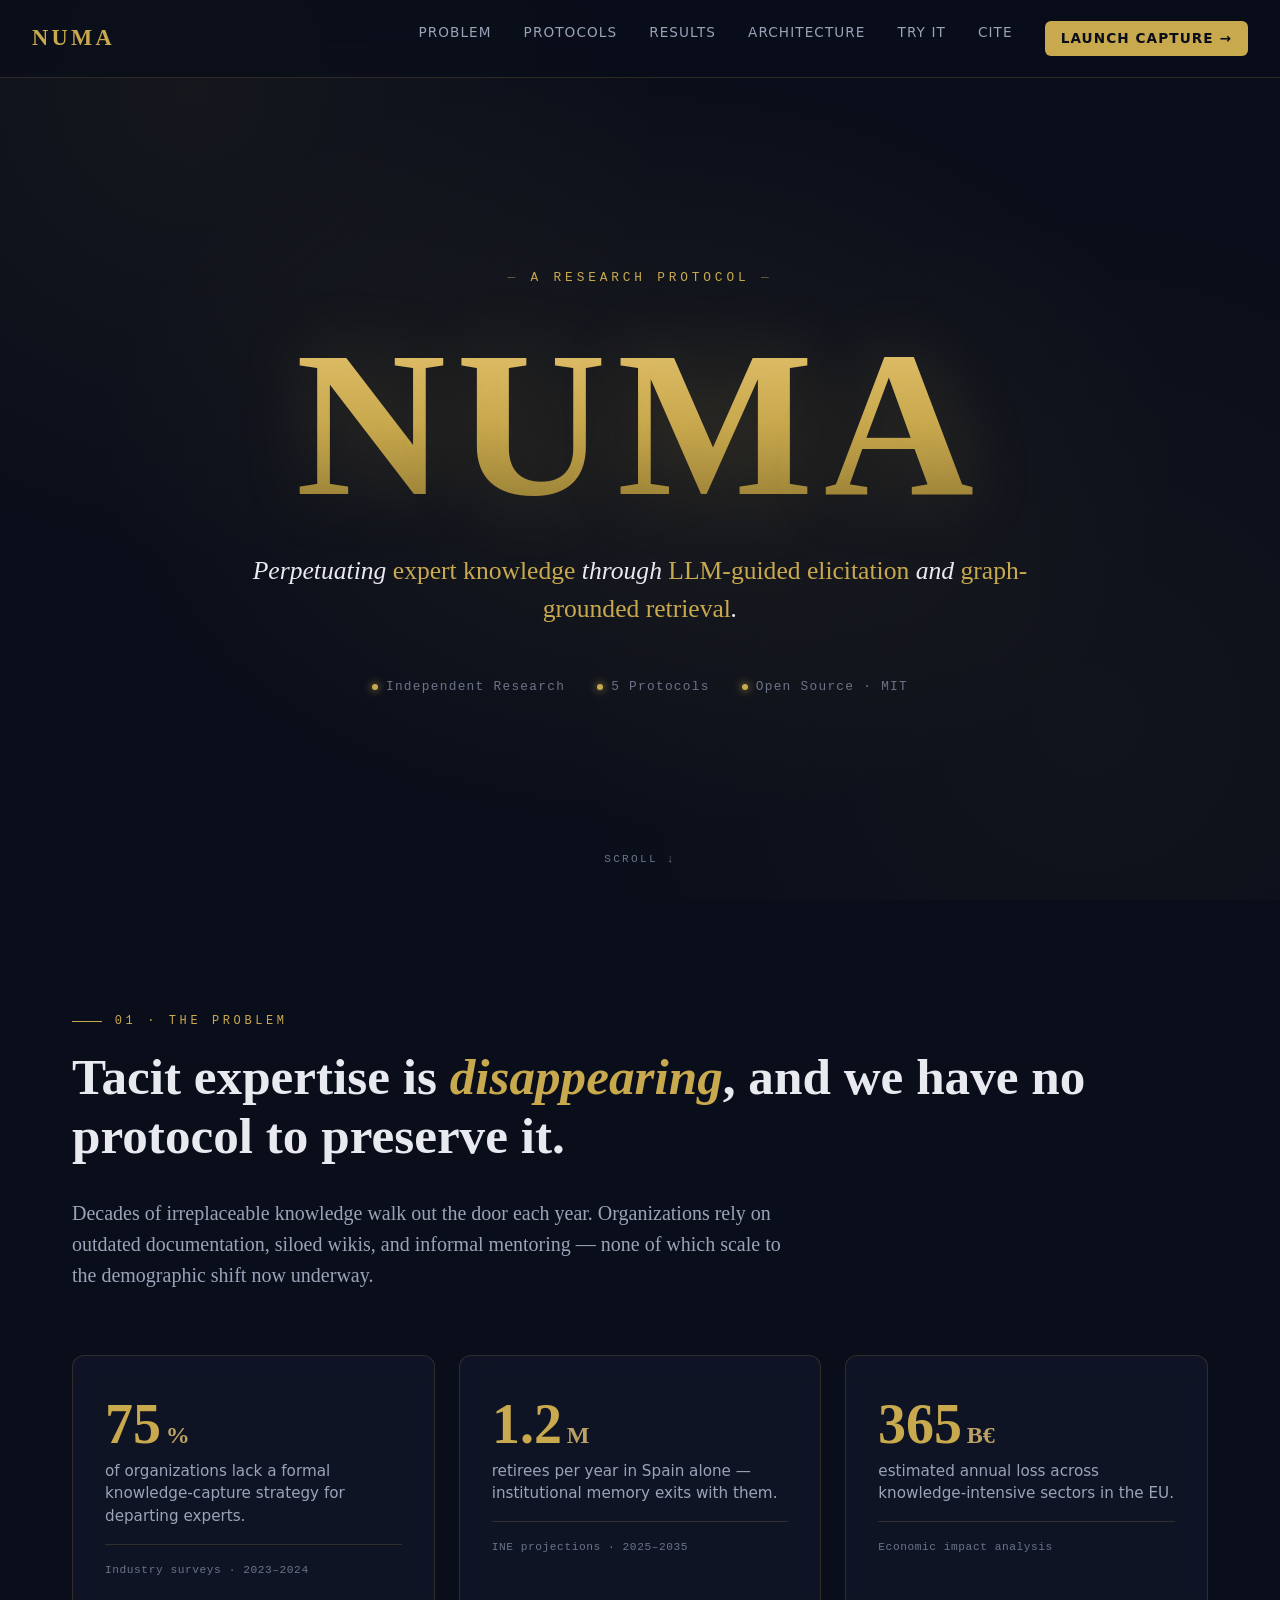
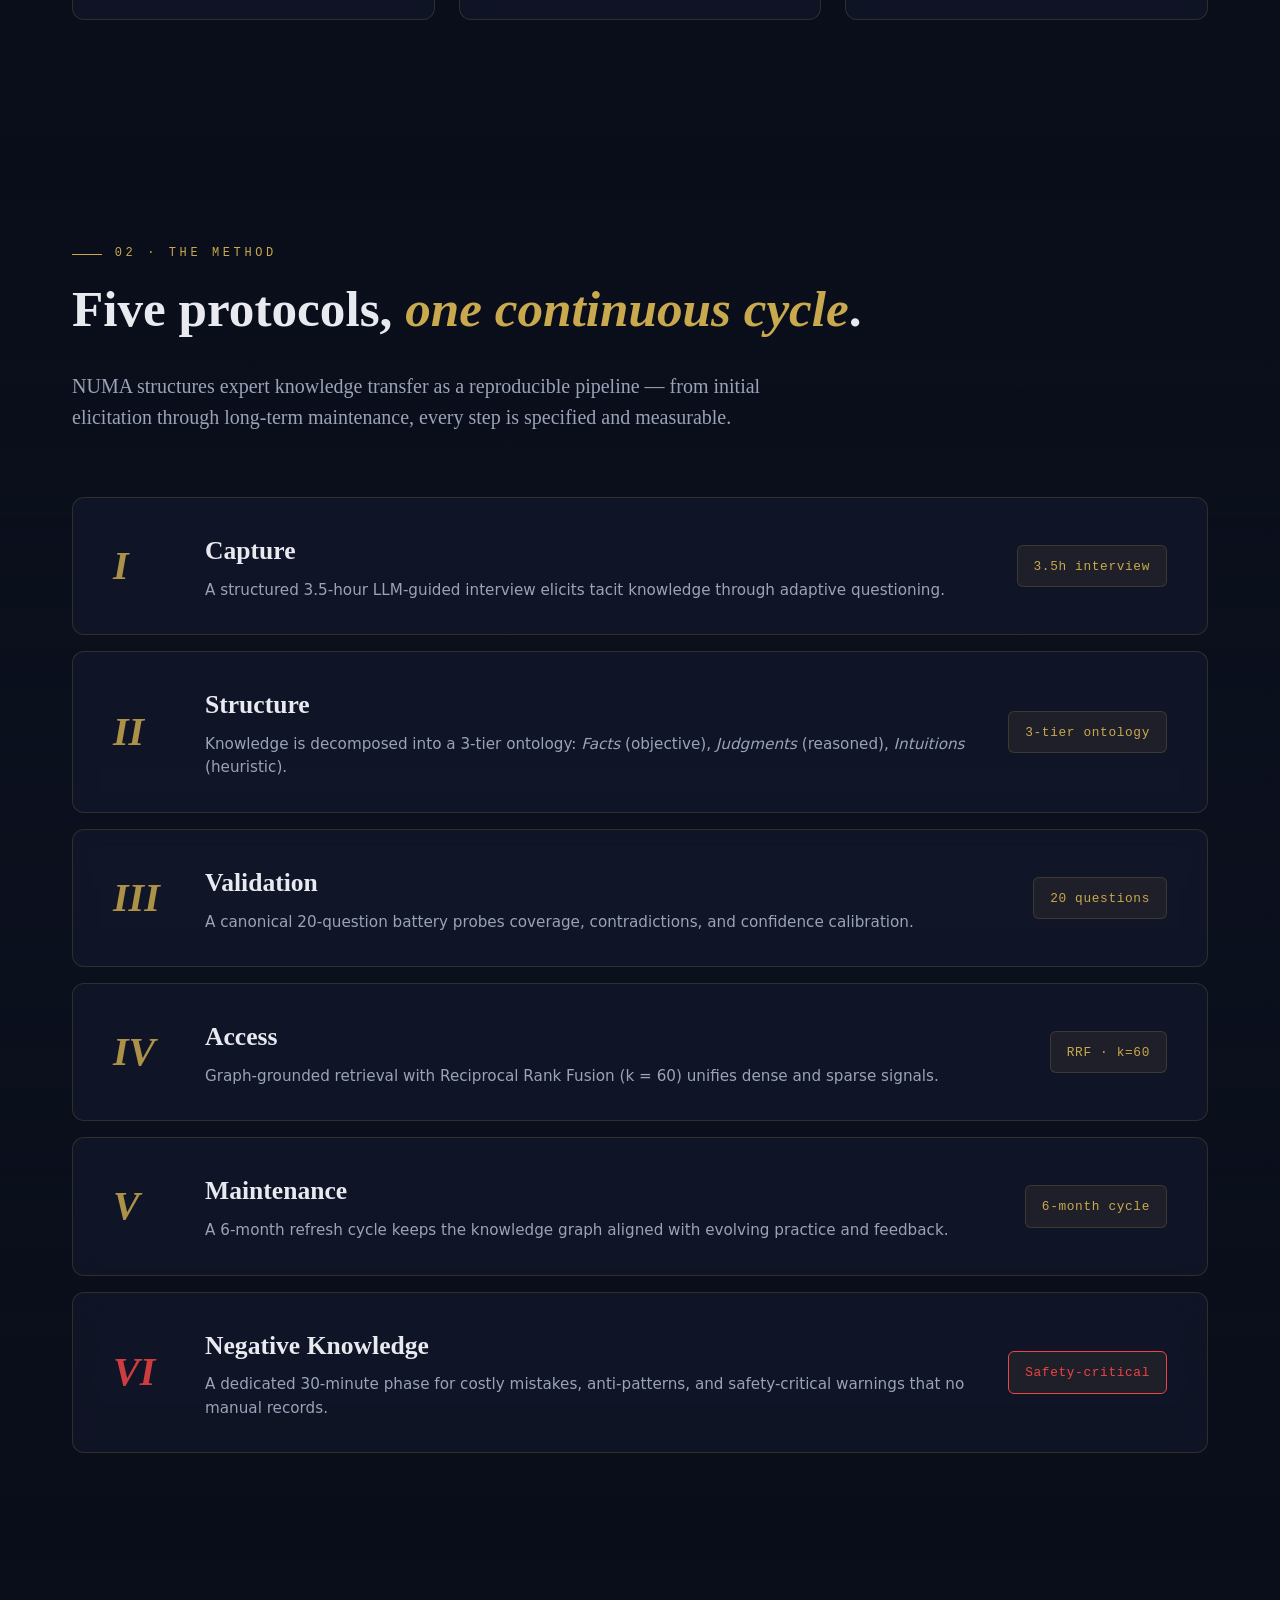
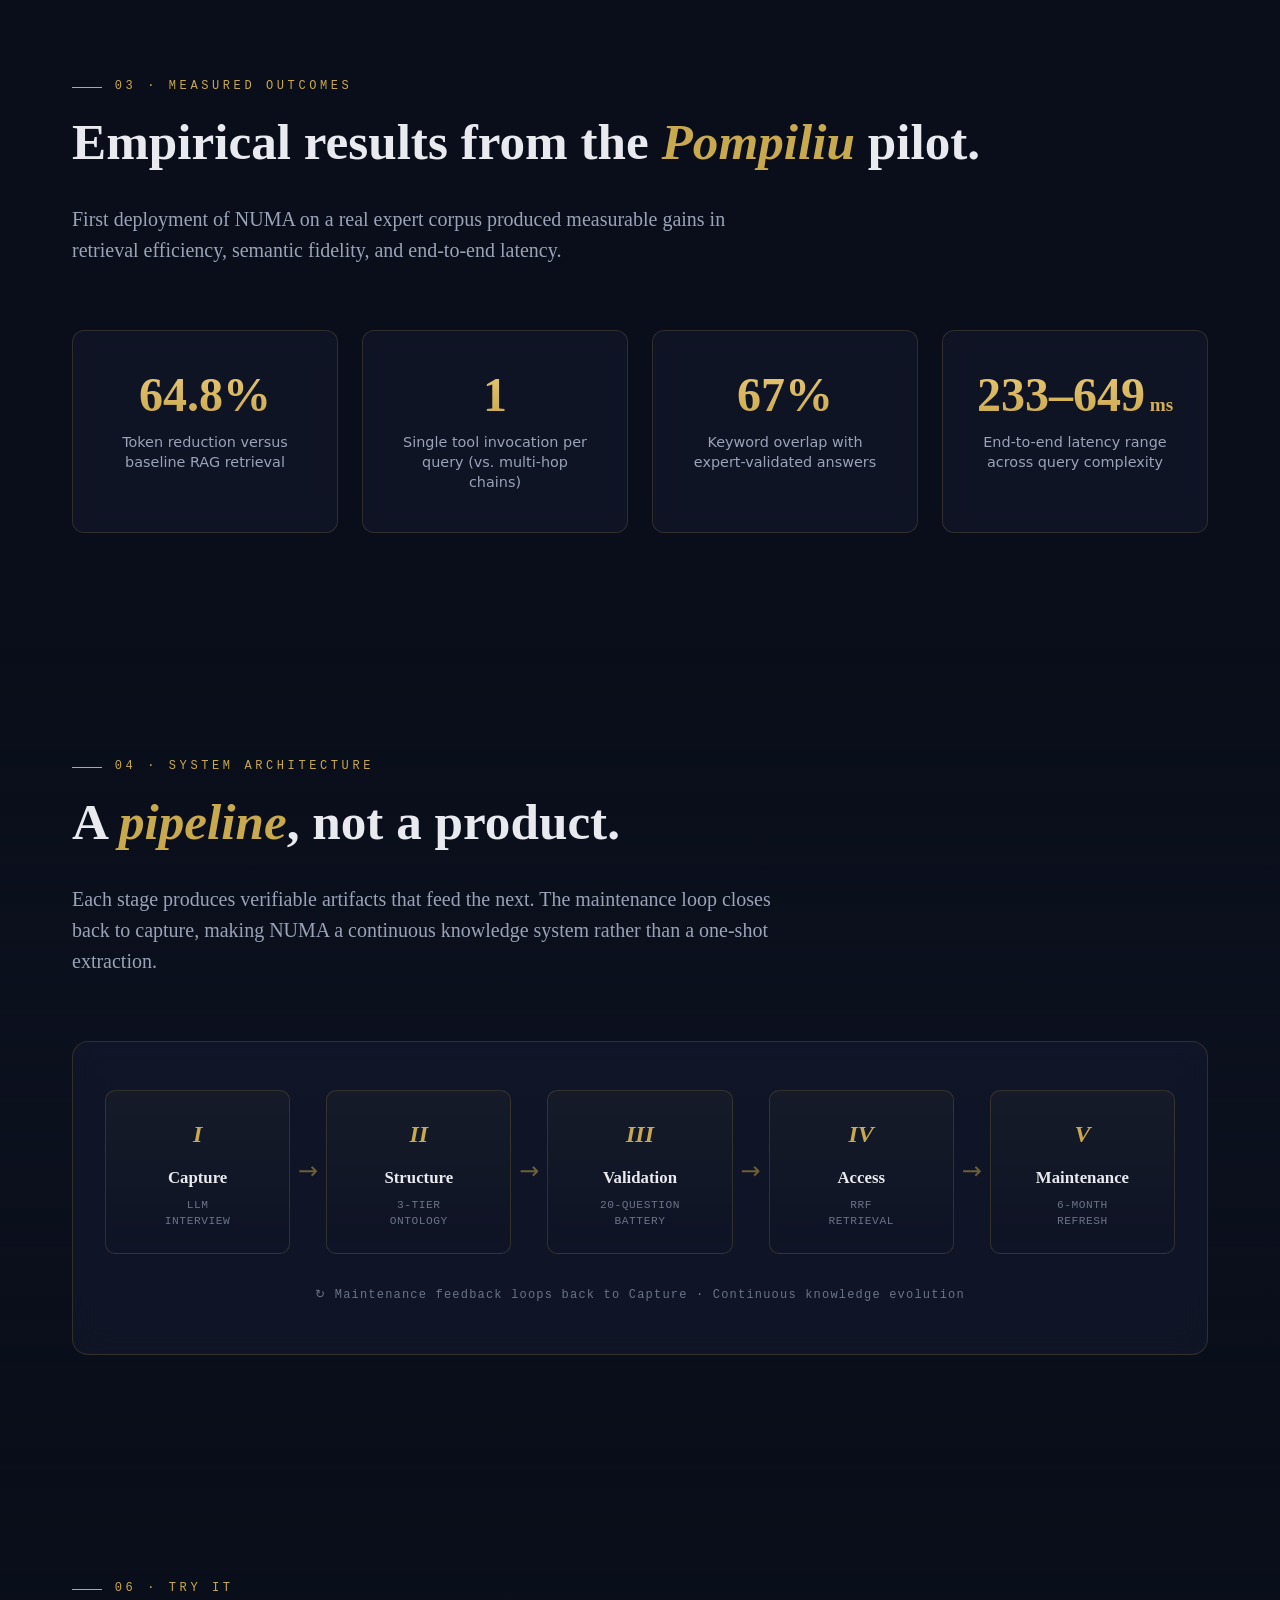
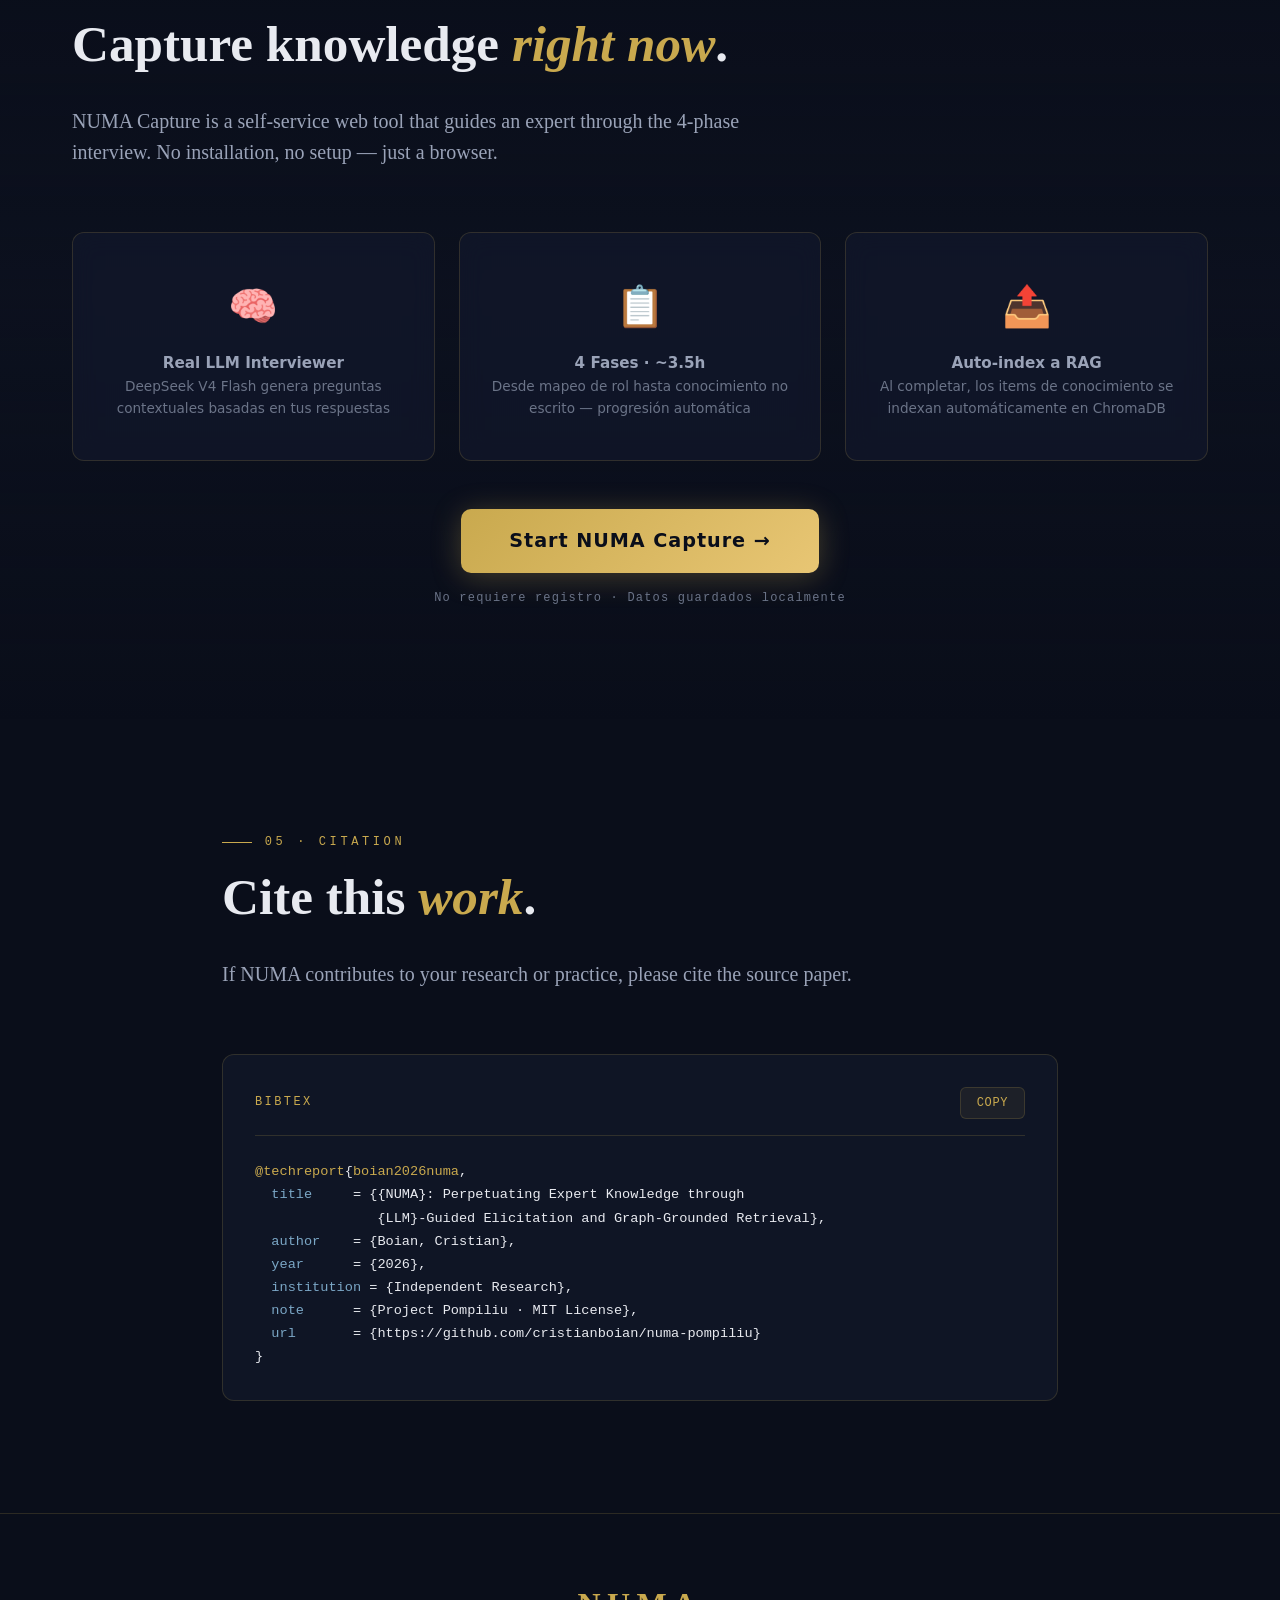
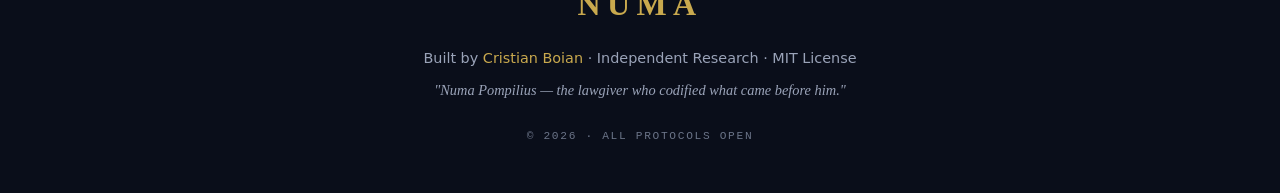
==== commit 3658f952: "Fase E + Shadowing + Grafo Industrial + protocolo 05" ====
--- a/implementation/numa-capture-web/frontend/index.html
+++ b/implementation/numa-capture-web/frontend/index.html
@@ -781,6 +781,15 @@
         </div>
         <div class="protocol-metric">6-month cycle</div>
       </div>
+
+      <div class="protocol reveal">
+        <div class="protocol-num" style="color:#ef4444">VI</div>
+        <div class="protocol-content">
+          <h3>Negative Knowledge</h3>
+          <p>A dedicated 30-minute phase for costly mistakes, anti-patterns, and safety-critical warnings that no manual records.</p>
+        </div>
+        <div class="protocol-metric" style="border-color:#ef4444;color:#ef4444">Safety-critical</div>
+      </div>
     </div>
   </div>
 </section>
